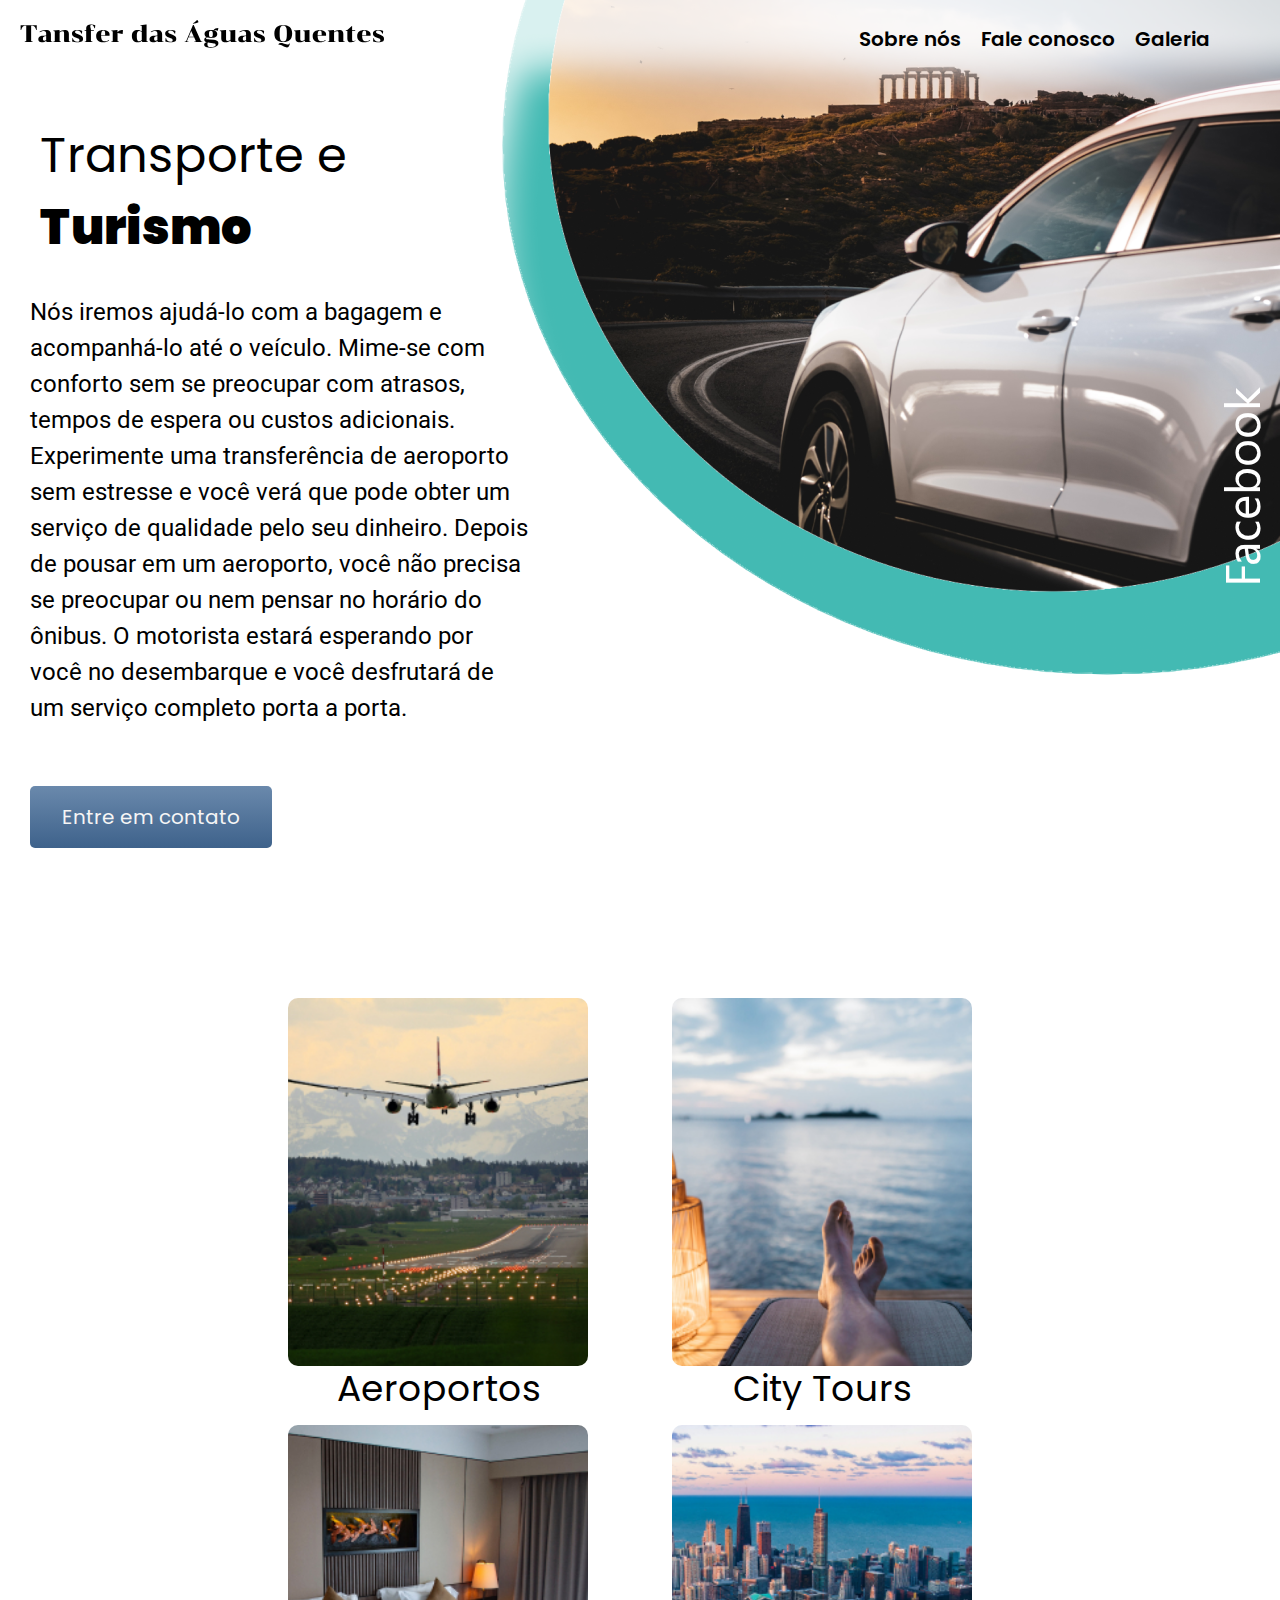
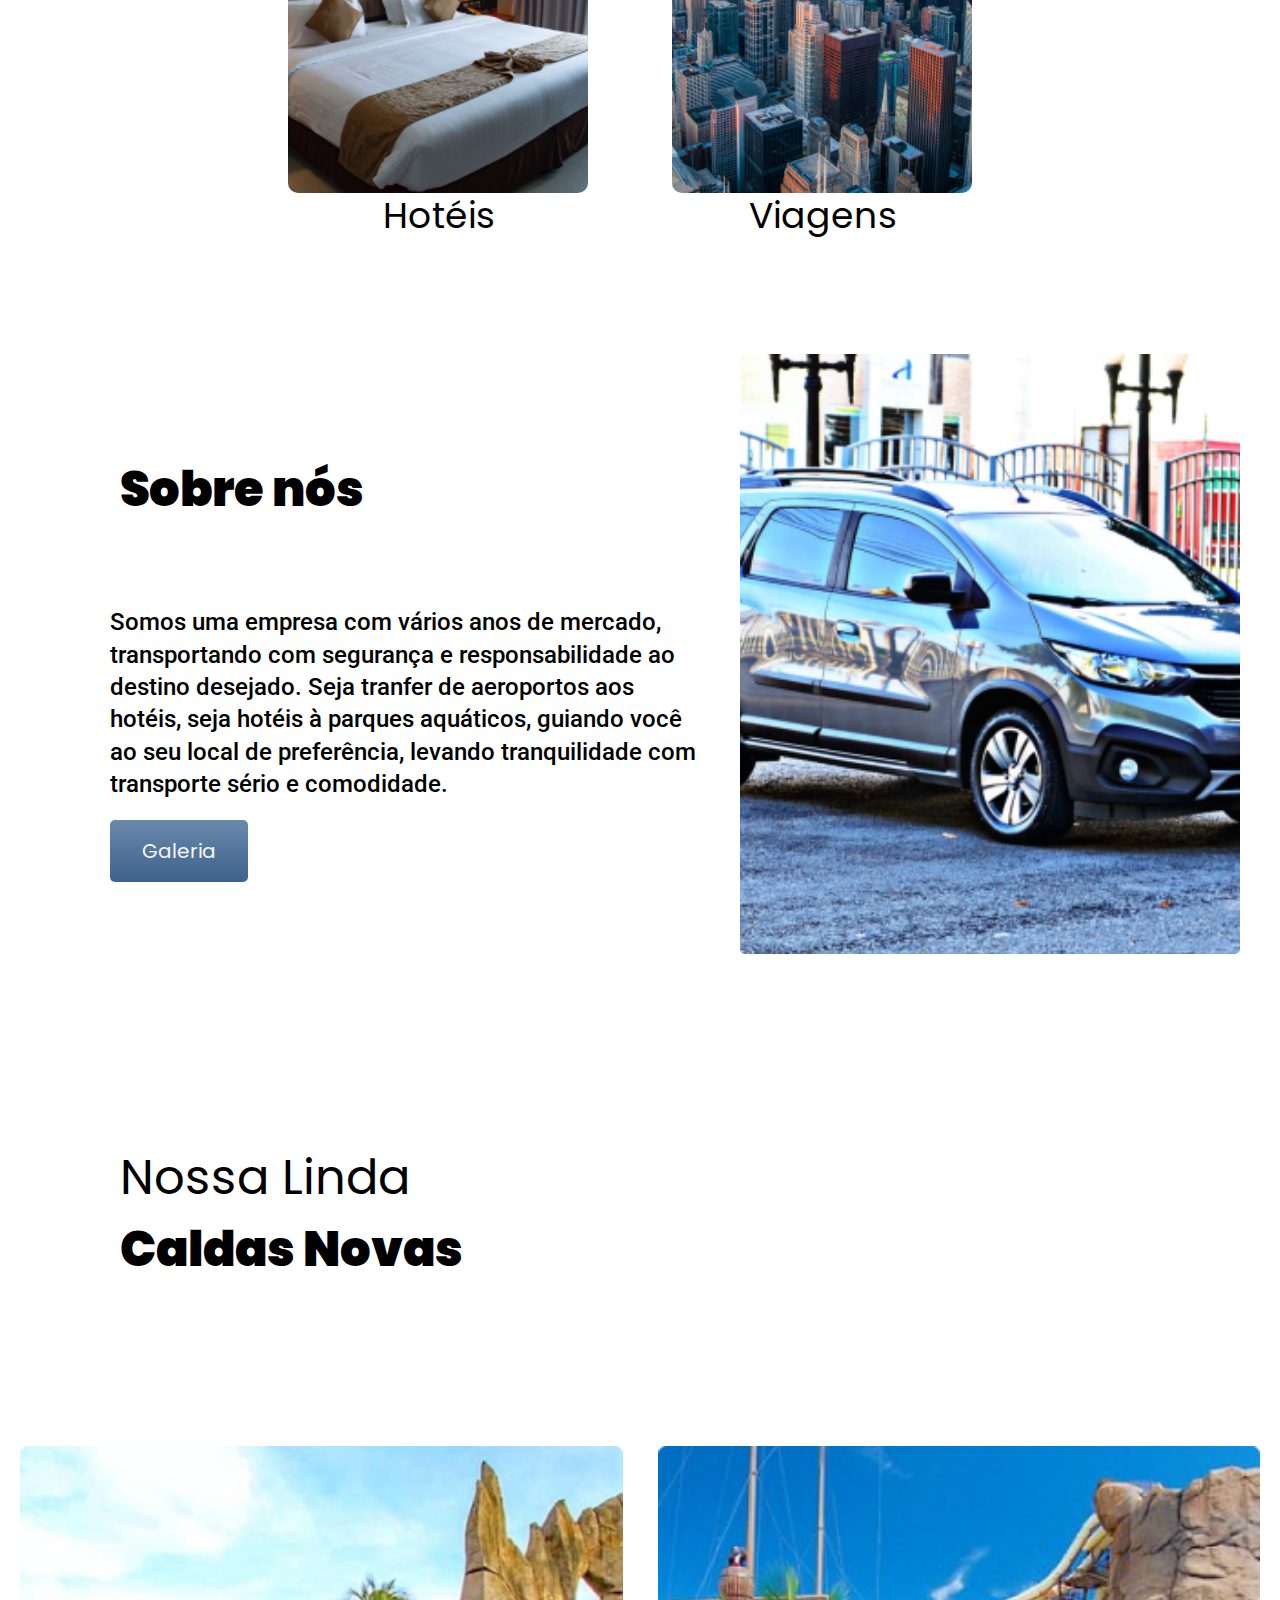
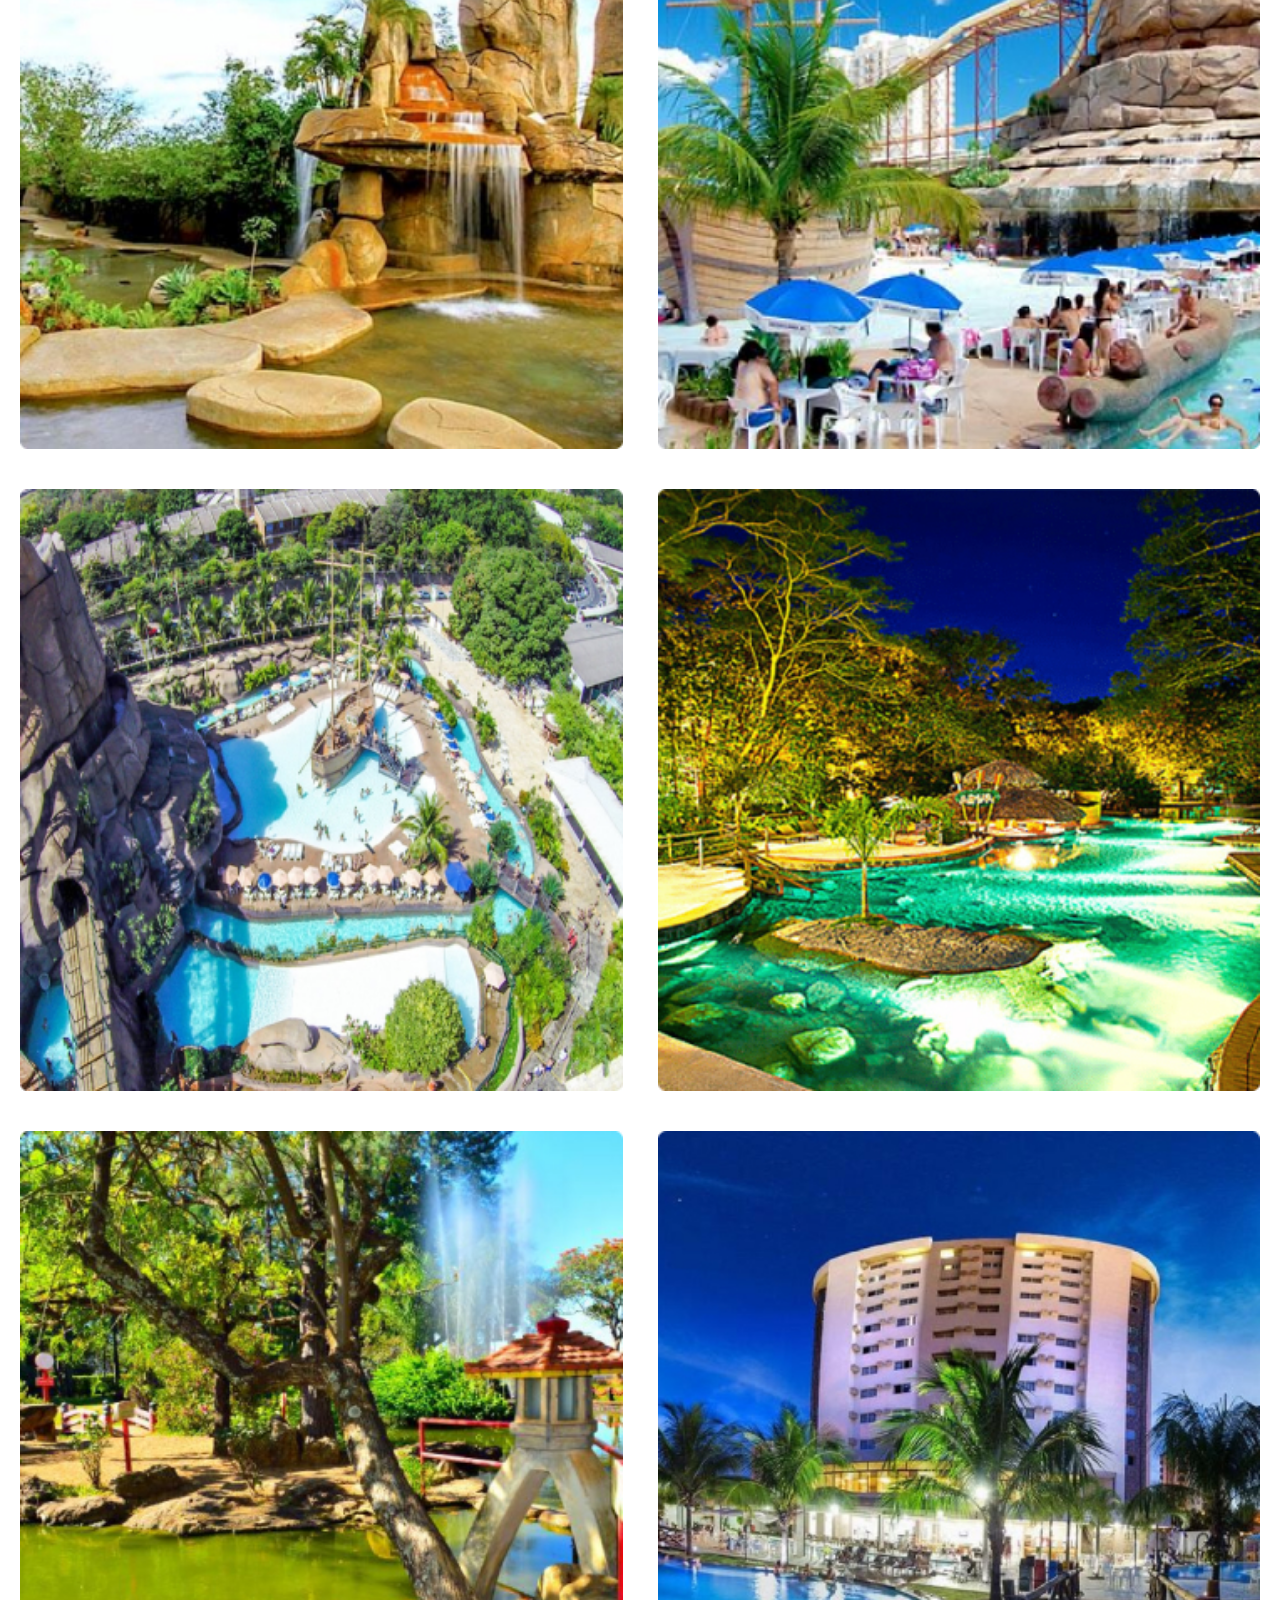
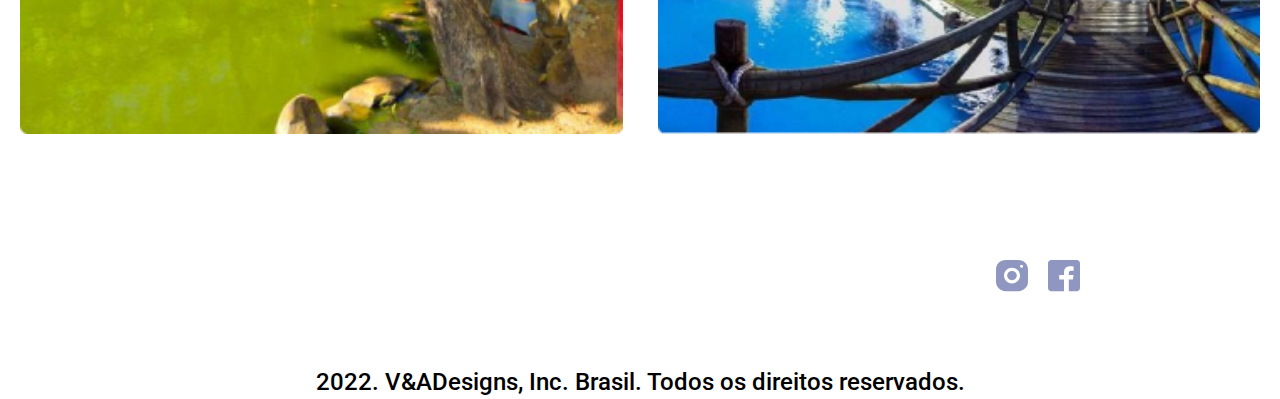
==== Index.html @ 6f6a59f5 "commit segunda vez" ====
<!DOCTYPE html>
<html lang="pt-br">

<head>
  <meta charset="UTF-8">
  <meta name="viewport" content="width=device-width, initial-scale=1.0">

  <title>Transfer das Águas Quentes</title>
  <meta name="description" content="Transfer entre aeroportos e hotéis, city tours com responsabilidade, conforto e seguraça.">

  <link rel="preload" href="./style.css" as="style">
  <link rel="stylesheet" href="./style.css">

  <link rel="preconnect" href="https://fonts.googleapis.com">
  <link rel="preconnect" href="https://fonts.gstatic.com" crossorigin>
  <link href="https://fonts.googleapis.com/css2?family=Merriweather:wght@700;900&family=Poppins:wght@400;600&family=Roboto:wght@400;500&display=swap" rel="stylesheet">
</head>

<body>
  <header class="header-bg">
    <div class="header">
      <a href="./"><img src="./Imagens/Tansfer das Águas Quentes.svg" alt="Transfer das Águas Quentes"></a>
      <nav aria-label="primaria">
        <ul class="header-menu font-1-lb cor-4">

          <li><a href="#sobre"> Sobre nós</a></li>
          <li><a href="#contato">Fale conosco</a></li>
          <li><a href="./galeria.html">Galeria</a></li>
        </ul>
      </nav>
    </div>
    <main class="introducao-bg">
      <div class="introducao">
        <div class="introducao-conteudo">
          <h1>Transporte e <br> <span>Turismo</span> </h1>
          <p class="font-2-s cor-p1">Nós iremos ajudá-lo com a bagagem e acompanhá-lo até o veículo. Mime-se com conforto sem se preocupar com atrasos, tempos de espera ou custos adicionais. Experimente uma transferência de aeroporto sem estresse e você verá que pode obter um serviço de qualidade pelo seu dinheiro. Depois de pousar em um aeroporto, você não precisa se preocupar ou nem pensar no horário do ônibus. O motorista estará esperando por você no desembarque e você desfrutará de um serviço completo porta a porta.
          </p>
          <a class="botao" href="https://wa.me/5564993034043" target="_blank">Entre em contato</a>
        </div>
        <div class="background">
          <!-- <img class="imagem-topo" src="./Imagens/Carro topo.png" alt="Carro branco índice"> -->
        </div>
      </div>
    </main>
  </header>
  <section class="vantagens-lista">
    <div class="lista-fotos">
      <img src="./Imagens/Aeroporto.jpg" width="260" height="280" alt="Avião pousando">
      <h2 class="font-1-xl2">Aeroportos</h2>
    </div>
    <div class="lista-fotos">
      <img src="./Imagens/City tours.jpg" width="260" height="280" alt="Pessoa descansando">
      <h2 class="font-1-xl2">City Tours</h2>
    </div>
    <div class="lista-fotos">
      <img src="./Imagens/hotéis.jpg" width="260" height="280" alt="Quarto de hotel">
      <h2 class="font-1-xl2">Hotéis</h2>
    </div>
    <div class="lista-fotos">
      <img src="./Imagens/viagens.jpg" width="260" height="280" alt="Muitos prédios">
      <h2 class="font-1-xl2">Viagens</h2>
    </div>
  </section>

  <section class="sobre-bg">
    <div id="sobre" class="sobre">
      <h1 class="sobre-titulo">Sobre nós</h1>
      <h3 class="texto-sobre font-2-m cor-p1">Somos uma empresa com vários anos de mercado, transportando com segurança e responsabilidade ao destino desejado. Seja tranfer de aeroportos aos hotéis, seja hotéis à parques aquáticos, guiando você ao seu local de preferência, levando tranquilidade com transporte sério e comodidade.</h3>

      <a class="botao bt-galeria" href="./galeria.html">Galeria</a>
    </div>
    <div class="foto-sobre">
      <div>
        <img src="./Imagens/Foto-carro4.jpg" alt="Dois carros cinzas">
      </div>
    </div>
  </section>


  <section class="fotos-caldas-bg">
    <div class="fotos-caldas">
      <h1>Nossa Linda <br> <span>Caldas Novas</span></h1>
      <div class="galeria-caldas">
        <img src="./Imagens/Caldas1.jpg" width="360" height="360" alt="Fonte de pedra">
        <img src="./Imagens/caldas 2.jpg" width="360" height="360" alt="Di Roma parque">
        <img src="./Imagens/caldas3.jpg" width="360" height="360" alt="Parque aquático">
        <img src="./Imagens/Caldas4.jpg" width="360" height="360" alt="Piscina Noturna">
        <img src="./Imagens/Caldas5.jpg" width="360" height="360" alt="Jardim Japonês">
        <img src="./Imagens/Caldas6.jpg" width="360" height="360" alt="Ponte em um hotel">
      </div>
    </div>
  </section>
  <section class="beneficios-bg">
    <h1>Nossos <br> <span>Benefícios</span></h1>
    <div class="beneficio">
      <div class="vantagens">
        <img src="./Imagens/Preços.svg" width="24" height="24" alt="">
        <h3 class="font-2-m">Preços</h3>
        <p class="font-2-xs">Melhor preço em Caldas Novas</p>
      </div>
      <div class="vantagens">
        <img src="./Imagens/Qualidade.svg" width="24" height="24" alt="">
        <h3 class="font-2-m">Qualidade</h3>
        <p class="font-2-xs">Atendimento diferenciado</p>
      </div>
      <div class="vantagens">
        <img src="./Imagens/Cartão.svg" width="24" height="24" alt="">
        <h3 class="font-2-m">Cartão</h3>
        <p class="font-2-xs">Aceitamos cartão</p>
      </div>
      <div class="vantagens">
        <img src="./Imagens/Amigo.svg" width="24" height="24" alt="">
        <h3 class="font-2-m">Responsabilidade</h3>
        <p class="font-2-xs">Equipe responsável, pontual e agradável</p>
      </div>
      <div class="vantagens">
        <img src="./Imagens/Carros Novos.svg" width="24" height="24" alt="">
        <h3 class="font-2-m">Carros Novos</h3>
        <p class="font-2-xs">Automóveis novinhos para o seu conforto</p>
      </div>
    </div>
  </section>
  <footer class="footer-bg">
    <div class="footer-container">
      <div class="footer-contato">
        <div class="div-footer">
          <div id="contato" class="contato font-2-xs">
            <h3 class="font-3-m">Contato:</h3>
            <ul>
              <li>Telefone <a href="tel:+5564993034043">+55 64 99303-4043</a></li>
              <li>WhatsApp <a href="tel:+5564992665273">+55 64 99266-5273</a></li>
              <li>Email <a href="mailto:transferdasaguasquentes@gmail.com">transferdasaguasquentes@gmail.com</a></li>
            </ul>
          </div>
          <div class="endereco">
            <p class="cor-3 font-3-m">Wagner e Edna</p>
            <ul class="font-2-xs">
              <li>Rua 03, Qd. 67, Lt. 15B</li>
              <li>Caldas do Oeste</li>
              <li>Caldas Novas - GO</li>
            </ul>
          </div>
        </div>
      </div>

      <div class="footer-redes">
        <a href="./">
          <img src="./Imagens/Instagram.svg" width="32" height="32" alt="Instagram">
        </a>
        <a href="./">
          <img src="./Imagens/Facebook.svg" width="32" height="32" alt="Facebook">
        </a>

      </div>
    </div>
    </div>
    <div class="direitos-footer">
      <p class="footer-copy font-2-m cor-6">2022. V&ADesigns, Inc. Brasil. Todos os direitos reservados.</p>
    </div>
  </footer>

  <a href="https://www.facebook.com/wagner.mesquita.7549">
    <h1 class="facebook"> Facebook</h1>
  </a>
</body>

</html>
---- style.css ----
@import "./Utilidades/tipografia.css";
@import "./utilidades/cores.css";

/* global */
@import "./global/global.css";
@import "./global/header.css";

/* main */
@import "./global/main.css";

/* Sobre */
@import "./global/sobre.css";

/* Fotos Caldas Novas */
@import "./global/cidade.css";

/* Vantagens */
@import "./global/vantagens.css";

/* Footer */
@import "./global/footer.css";

/* Galeria */
@import "./global/galeria.css";
---- style.css ----
@import "./Utilidades/tipografia.css";
@import "./utilidades/cores.css";

/* global */
@import "./global/global.css";
@import "./global/header.css";

/* main */
@import "./global/main.css";

/* Sobre */
@import "./global/sobre.css";

/* Fotos Caldas Novas */
@import "./global/cidade.css";

/* Vantagens */
@import "./global/vantagens.css";

/* Footer */
@import "./global/footer.css";

/* Galeria */
@import "./global/galeria.css";
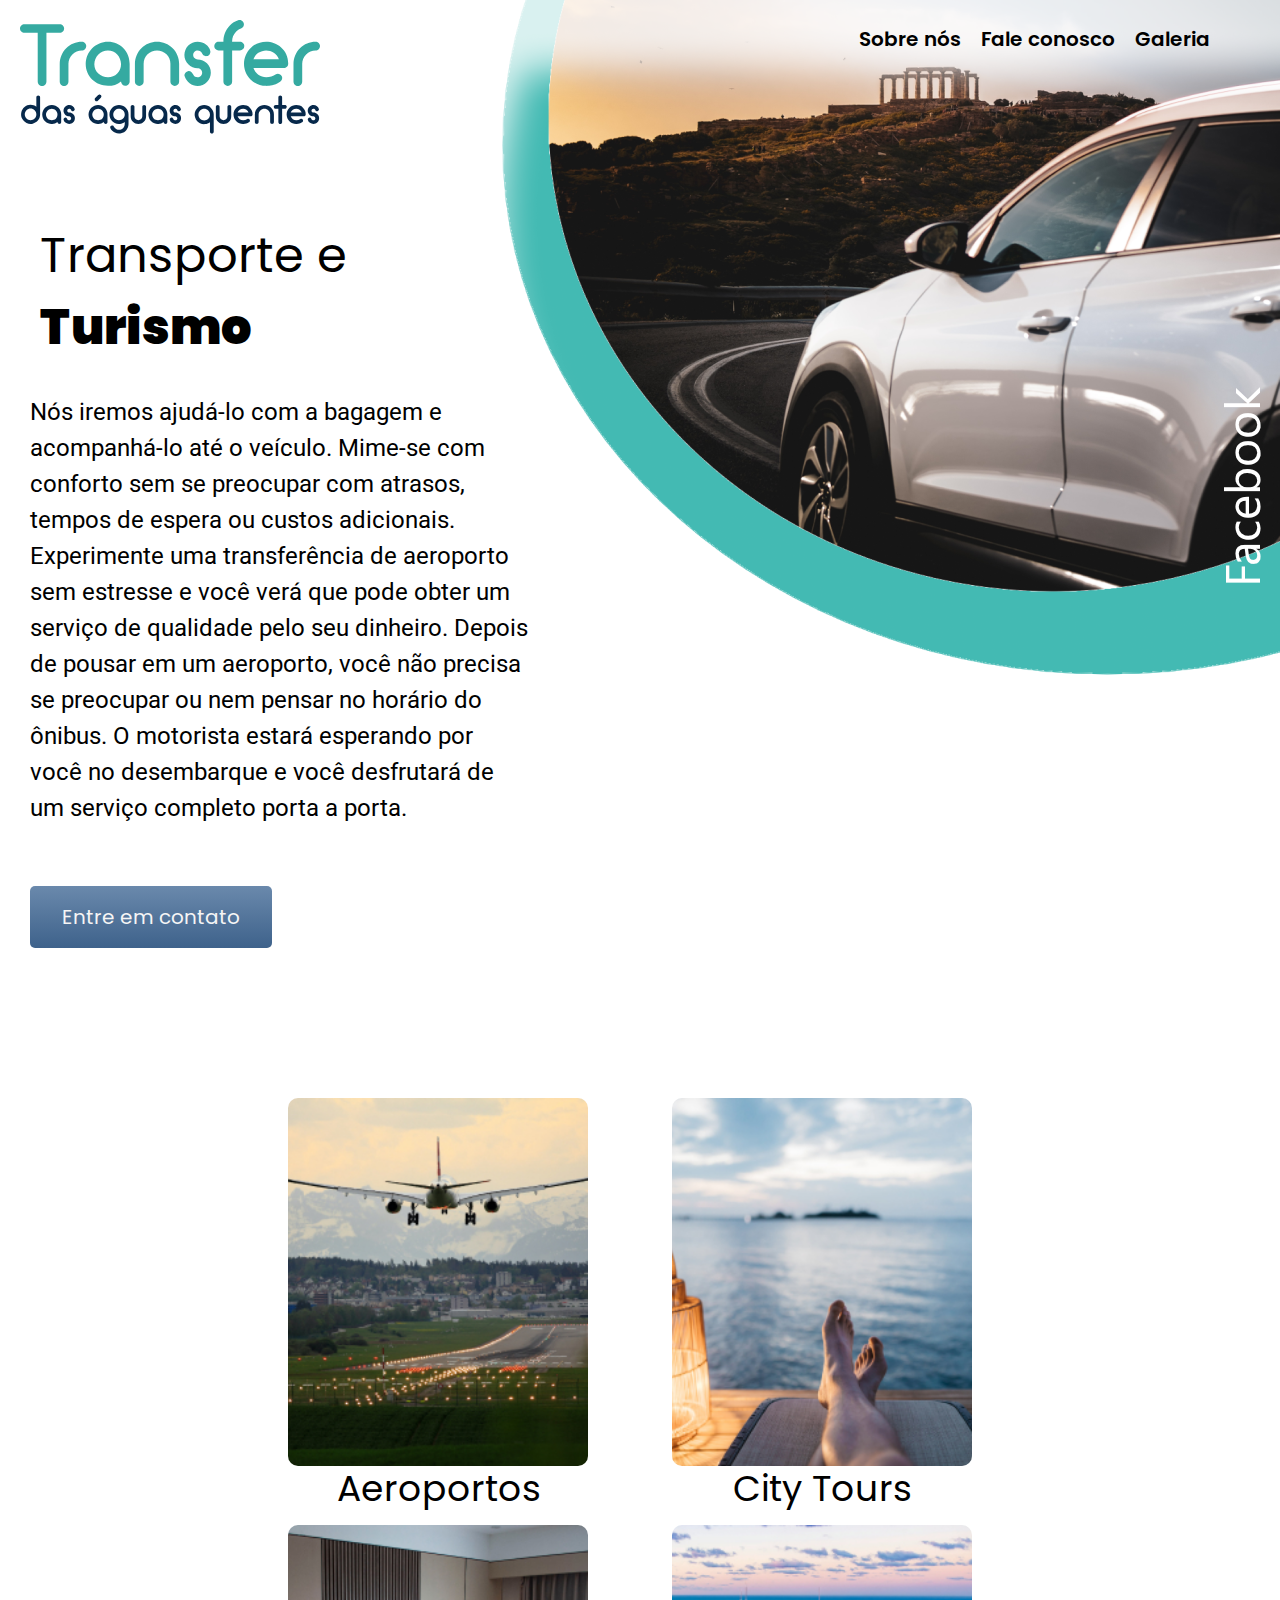
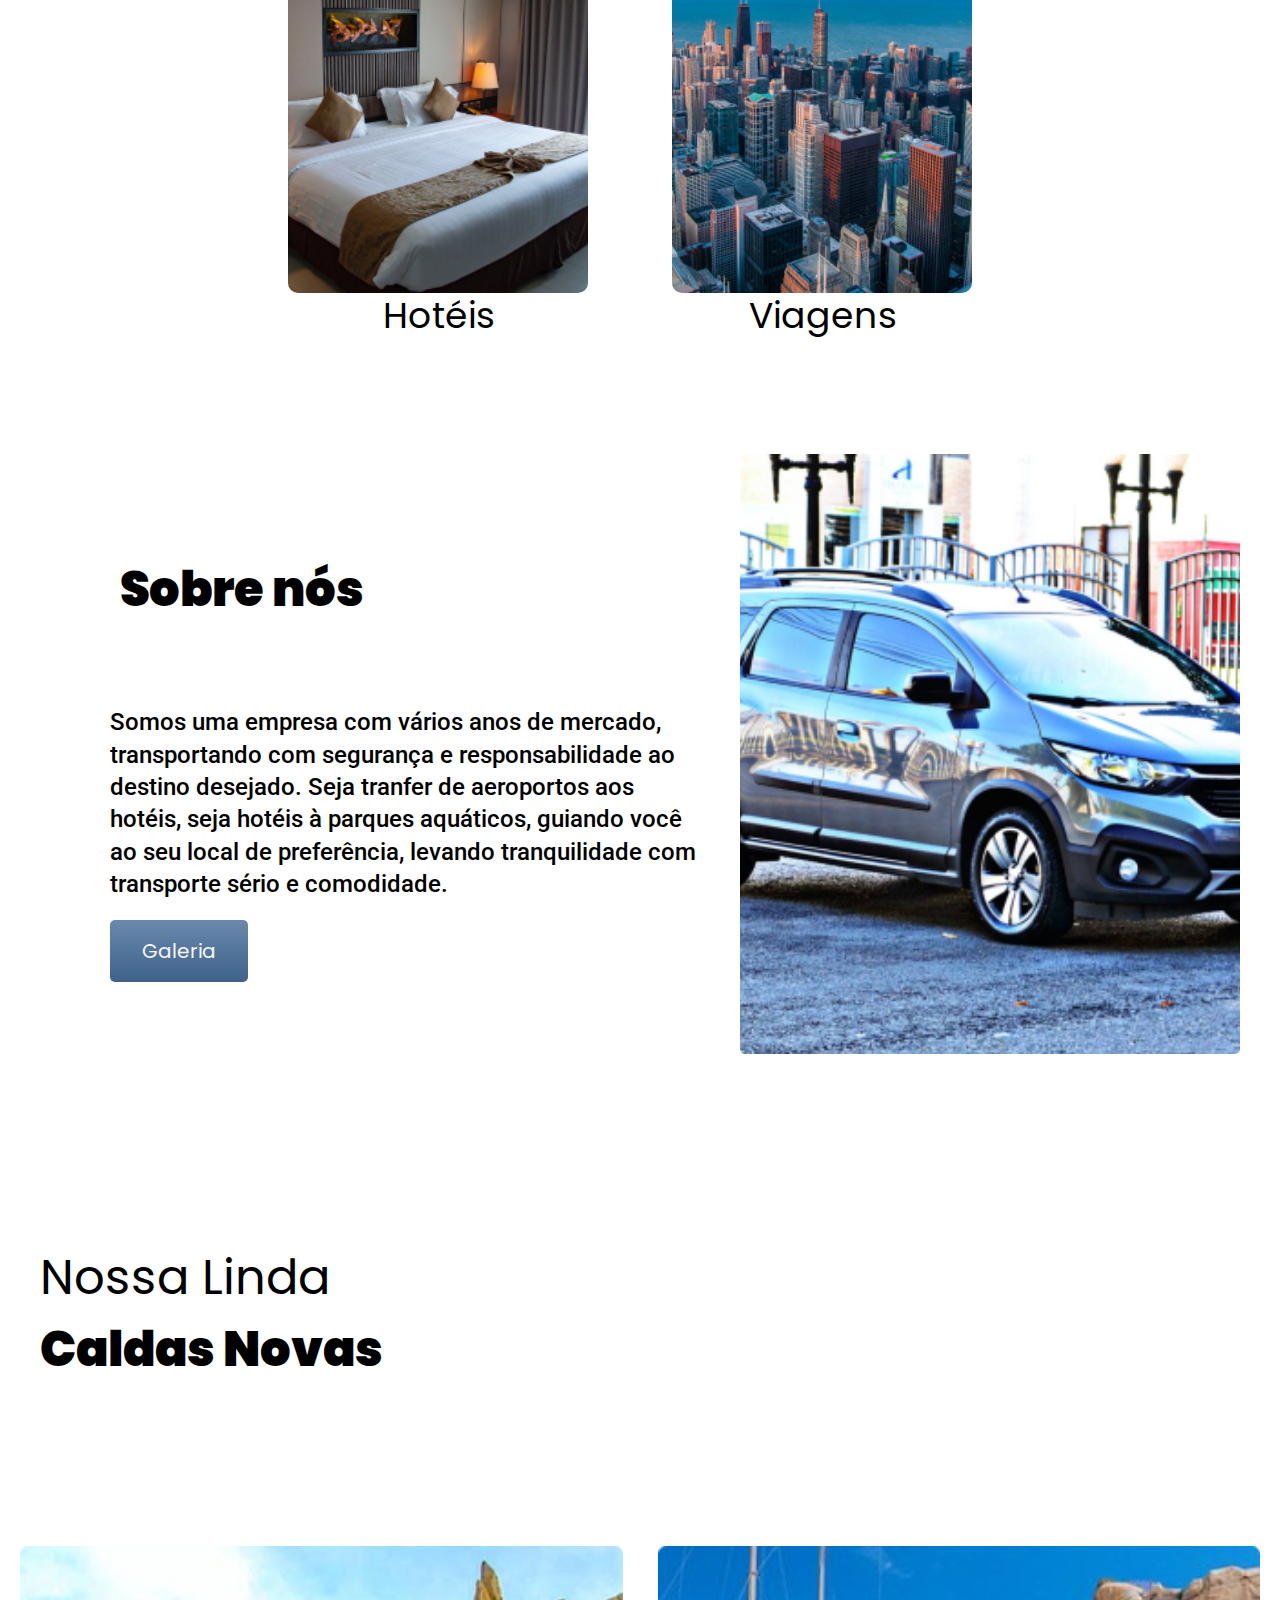
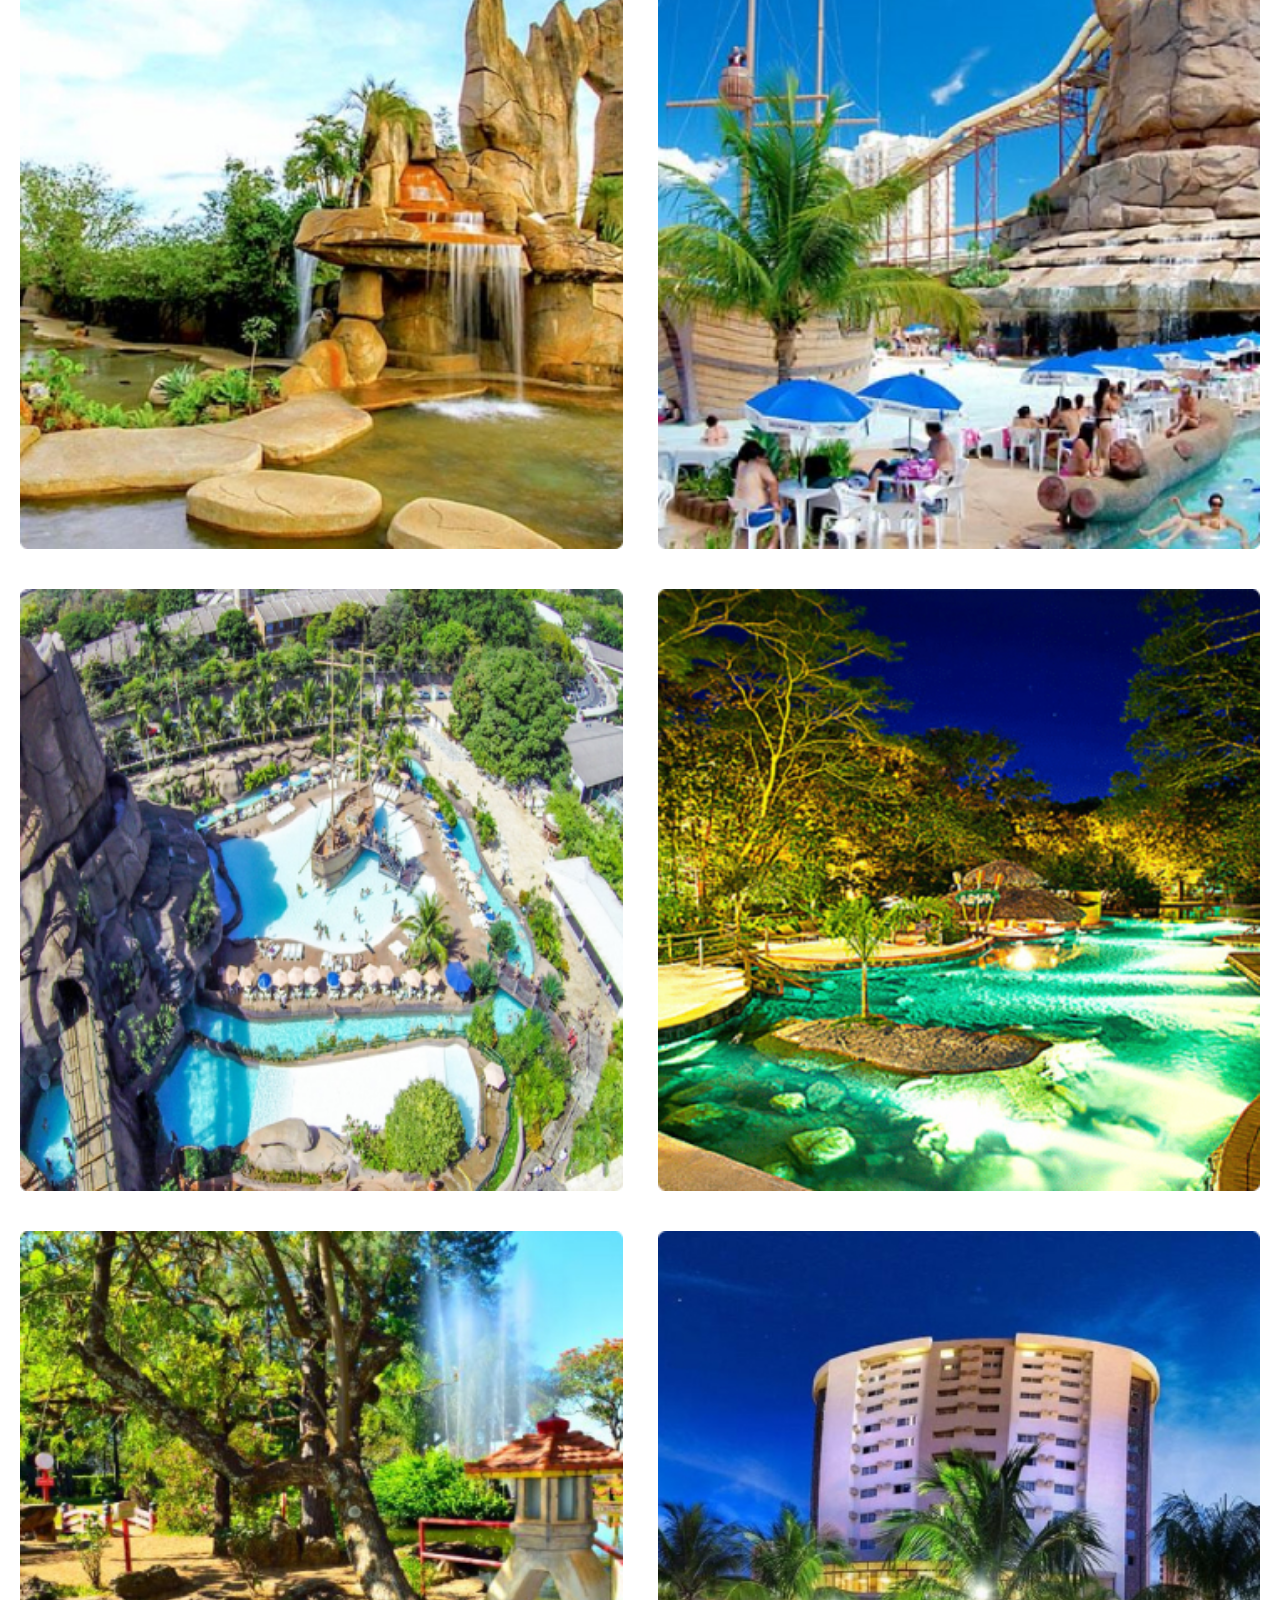
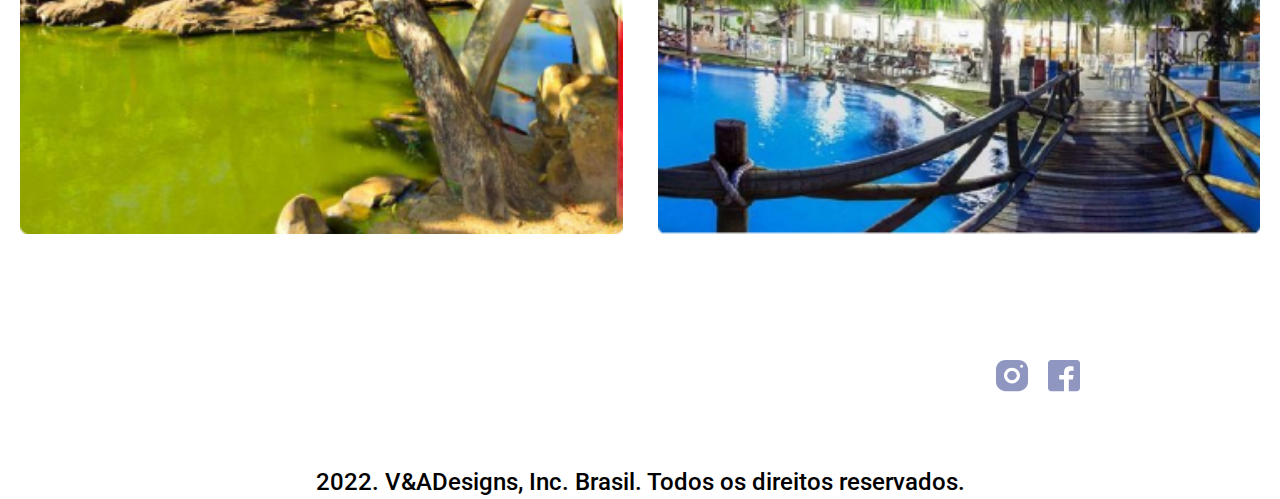
==== commit d1a6c503: "alterações gerais no site" ====
--- a/Index.html
+++ b/Index.html
@@ -19,7 +19,7 @@
 <body>
   <header class="header-bg">
     <div class="header">
-      <a href="./"><img src="./Imagens/Tansfer das Águas Quentes.svg" alt="Transfer das Águas Quentes"></a>
+      <a href="./"><img src="./Imagens/Logo.svg" alt="Transfer das Águas Quentes"></a>
       <nav aria-label="primaria">
         <ul class="header-menu font-1-lb cor-4">
 
@@ -149,7 +149,7 @@
         </a>
         <a href="./">
           <img src="./Imagens/Facebook.svg" width="32" height="32" alt="Facebook">
-        </a>
+        </a>        
 
       </div>
     </div>
@@ -162,6 +162,9 @@
   <a href="https://www.facebook.com/wagner.mesquita.7549">
     <h1 class="facebook"> Facebook</h1>
   </a>
+  <a class="whatsapp" href="https://wa.me/5564992665273">
+
+  </a>
 </body>
 
 </html>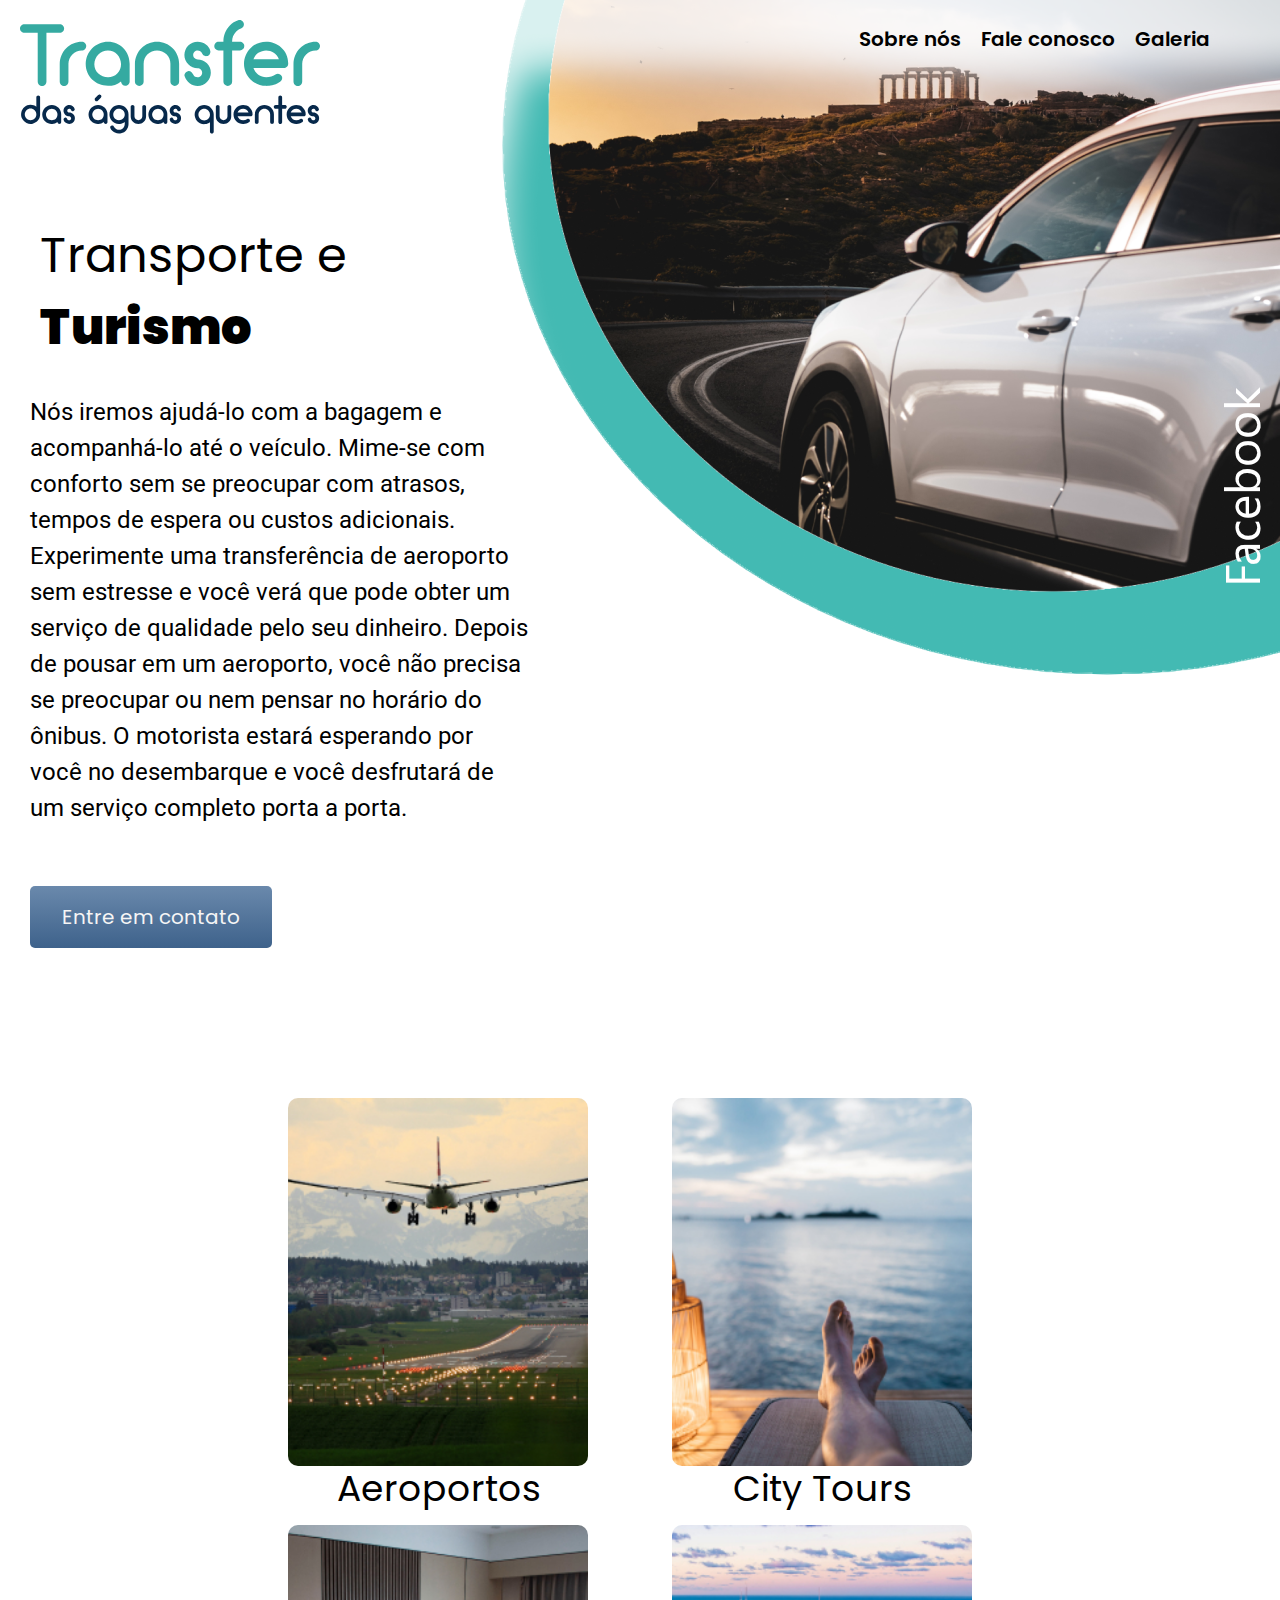
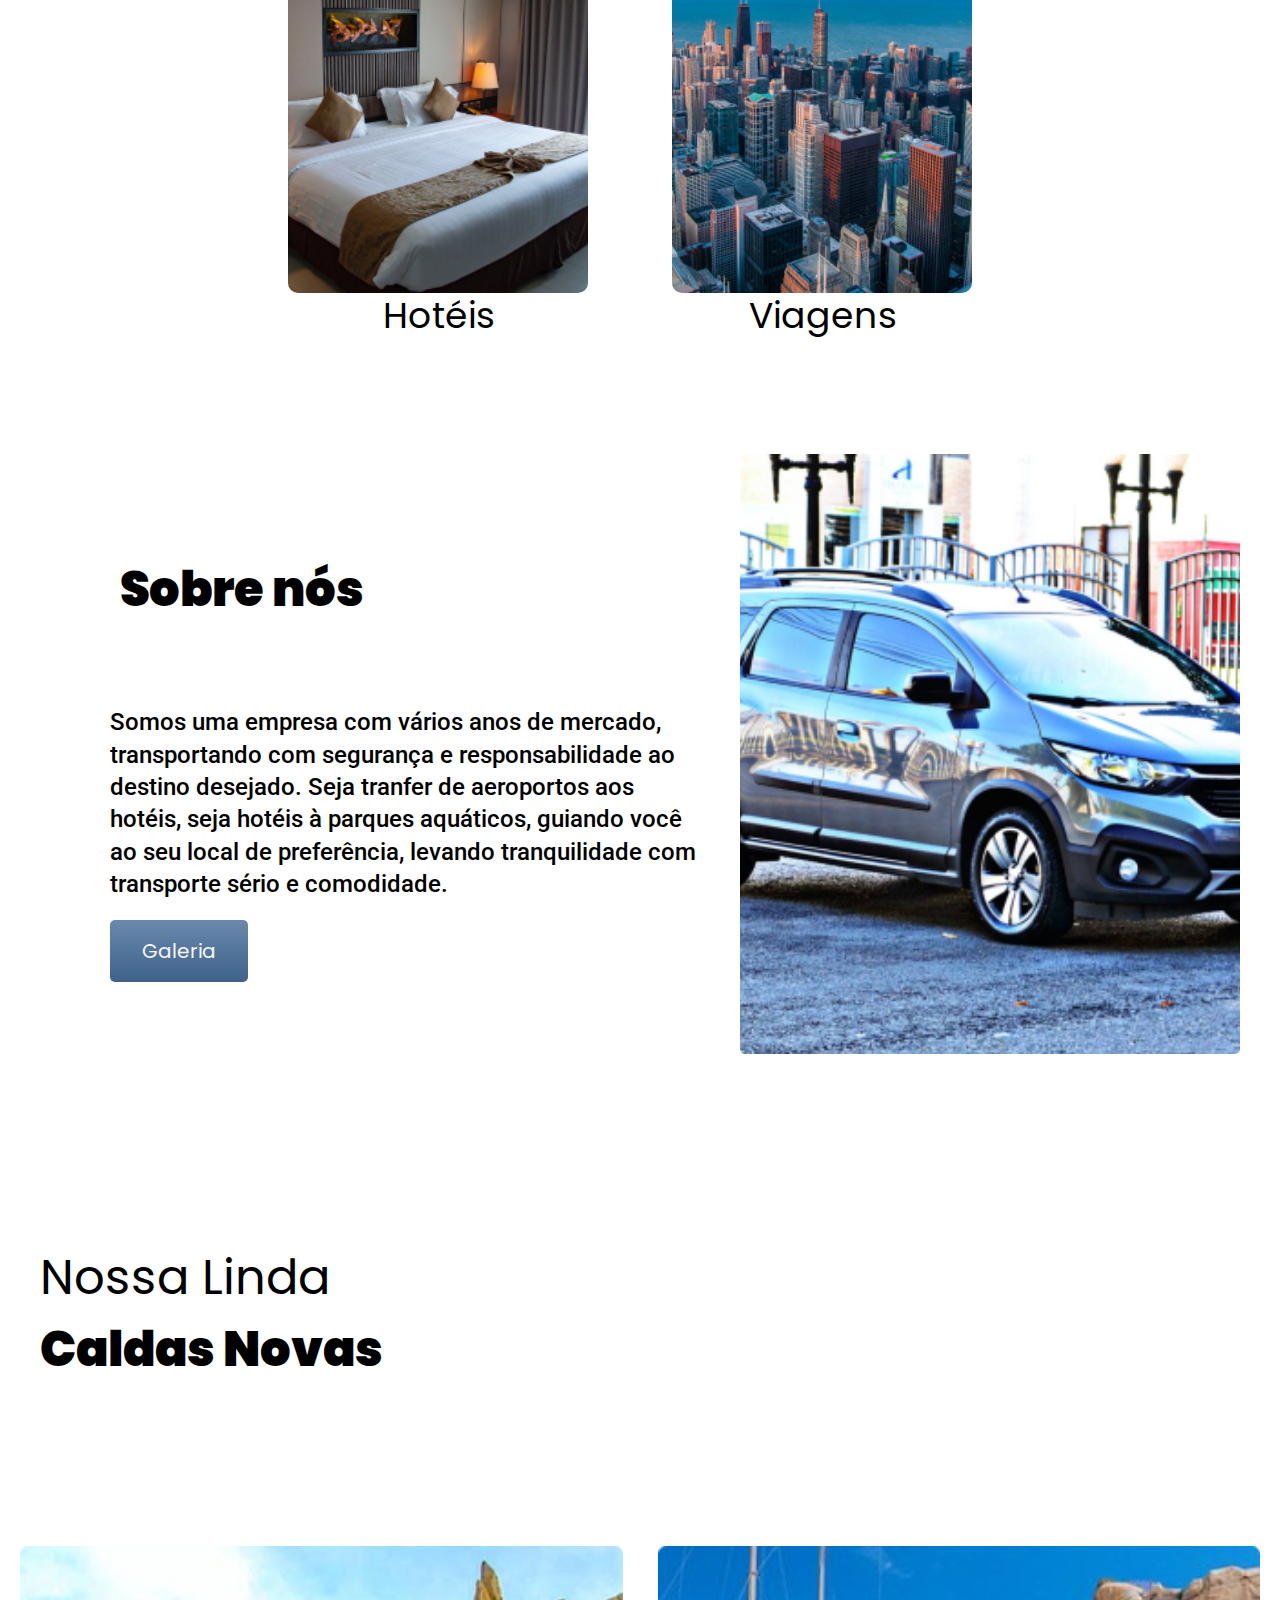
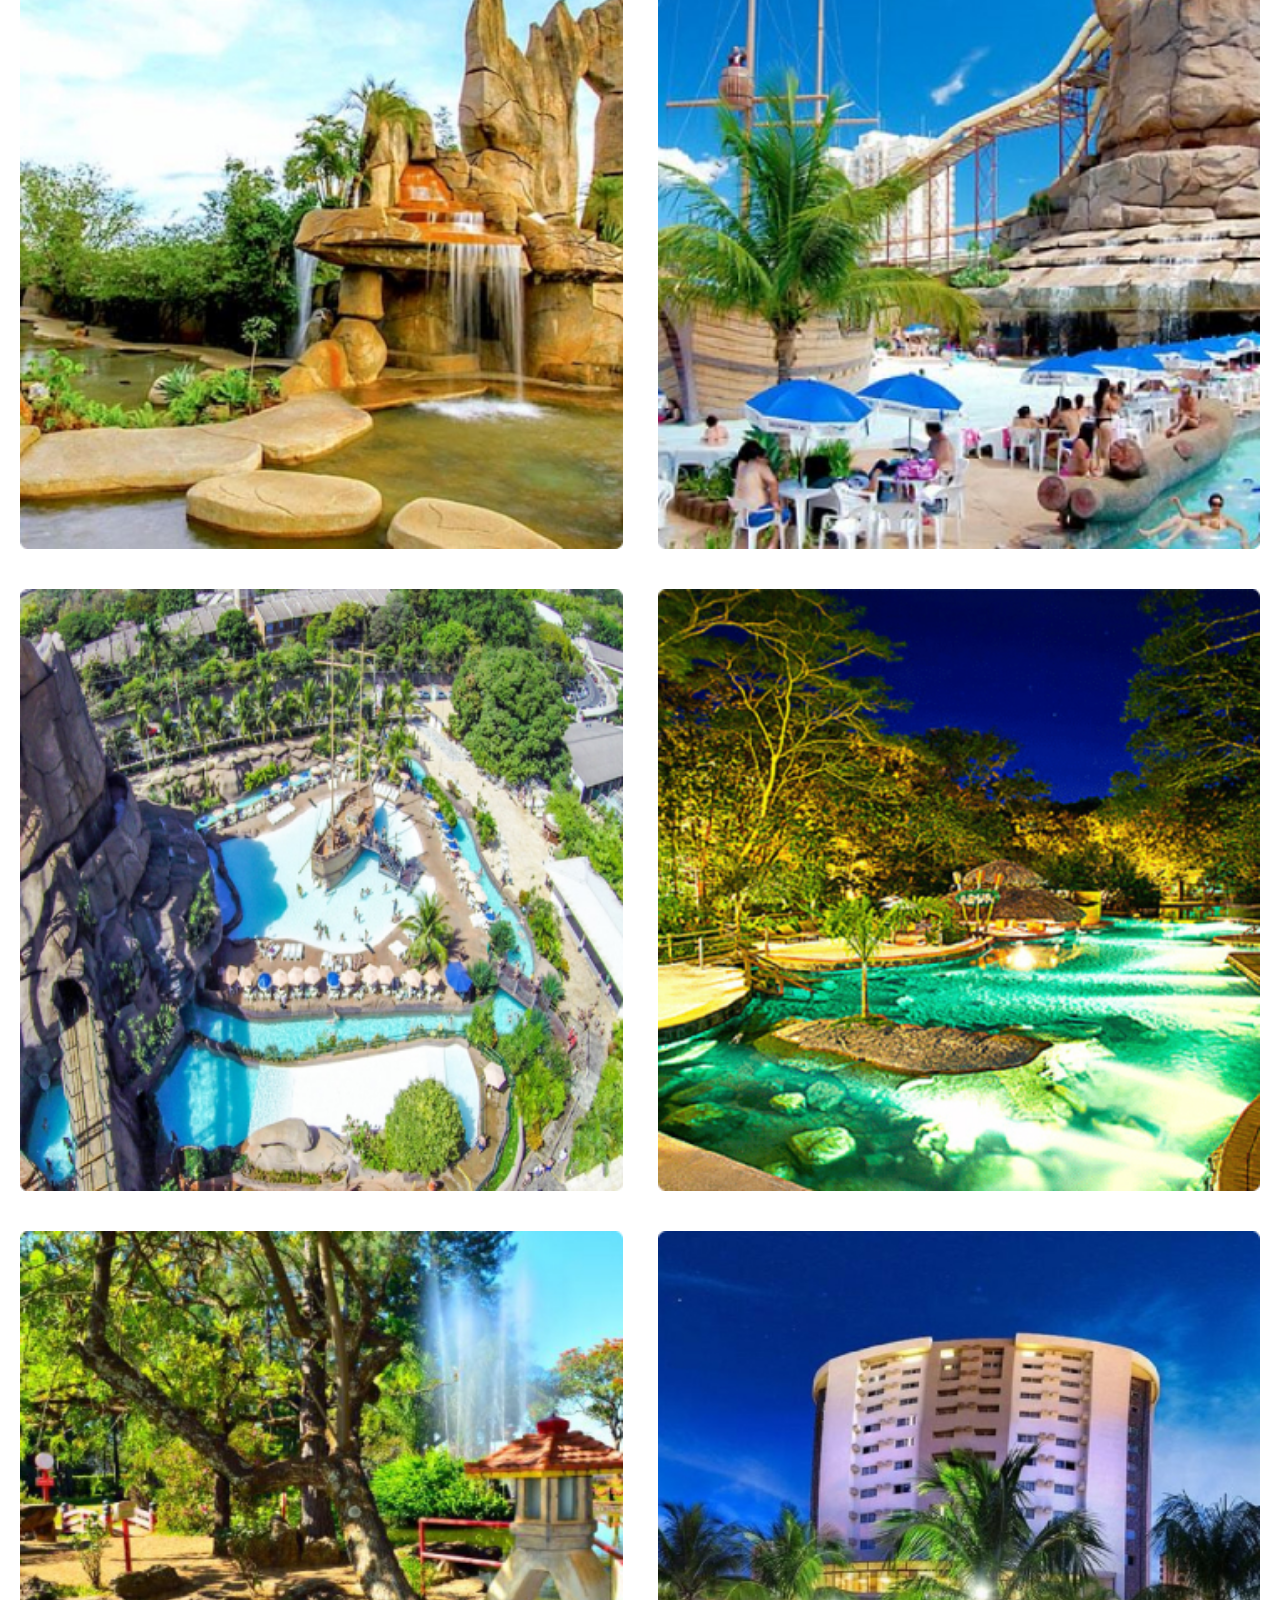
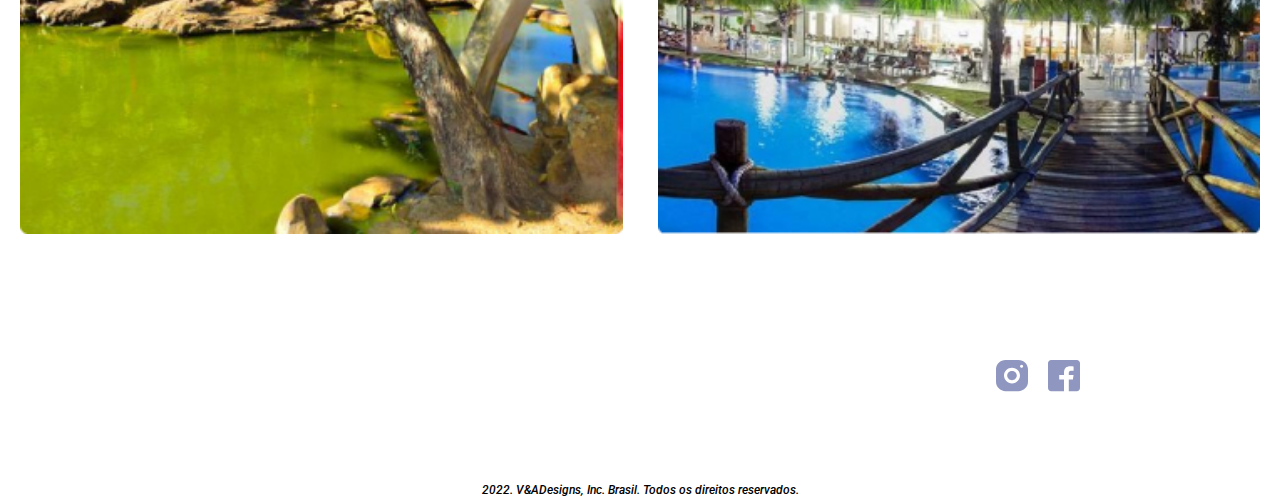
==== commit d7219900: "atualizando site" ====
--- a/Index.html
+++ b/Index.html
@@ -65,7 +65,7 @@
   <section class="sobre-bg">
     <div id="sobre" class="sobre">
       <h1 class="sobre-titulo">Sobre nós</h1>
-      <h3 class="texto-sobre font-2-m cor-p1">Somos uma empresa com vários anos de mercado, transportando com segurança e responsabilidade ao destino desejado. Seja tranfer de aeroportos aos hotéis, seja hotéis à parques aquáticos, guiando você ao seu local de preferência, levando tranquilidade com transporte sério e comodidade.</h3>
+      <p class="texto-sobre font-2-m cor-p1">Somos uma empresa com vários anos de mercado, transportando com segurança e responsabilidade ao destino desejado. Seja tranfer de aeroportos aos hotéis, seja hotéis à parques aquáticos, guiando você ao seu local de preferência, levando tranquilidade com transporte sério e comodidade.</p>
 
       <a class="botao bt-galeria" href="./galeria.html">Galeria</a>
     </div>
@@ -144,10 +144,10 @@
       </div>
 
       <div class="footer-redes">
-        <a href="./">
+        <a href="https://www.instagram.com/wagner_mesquita_32/">
           <img src="./Imagens/Instagram.svg" width="32" height="32" alt="Instagram">
         </a>
-        <a href="./">
+        <a href="https://www.facebook.com/wagner.mesquita.7549">
           <img src="./Imagens/Facebook.svg" width="32" height="32" alt="Facebook">
         </a>        
 
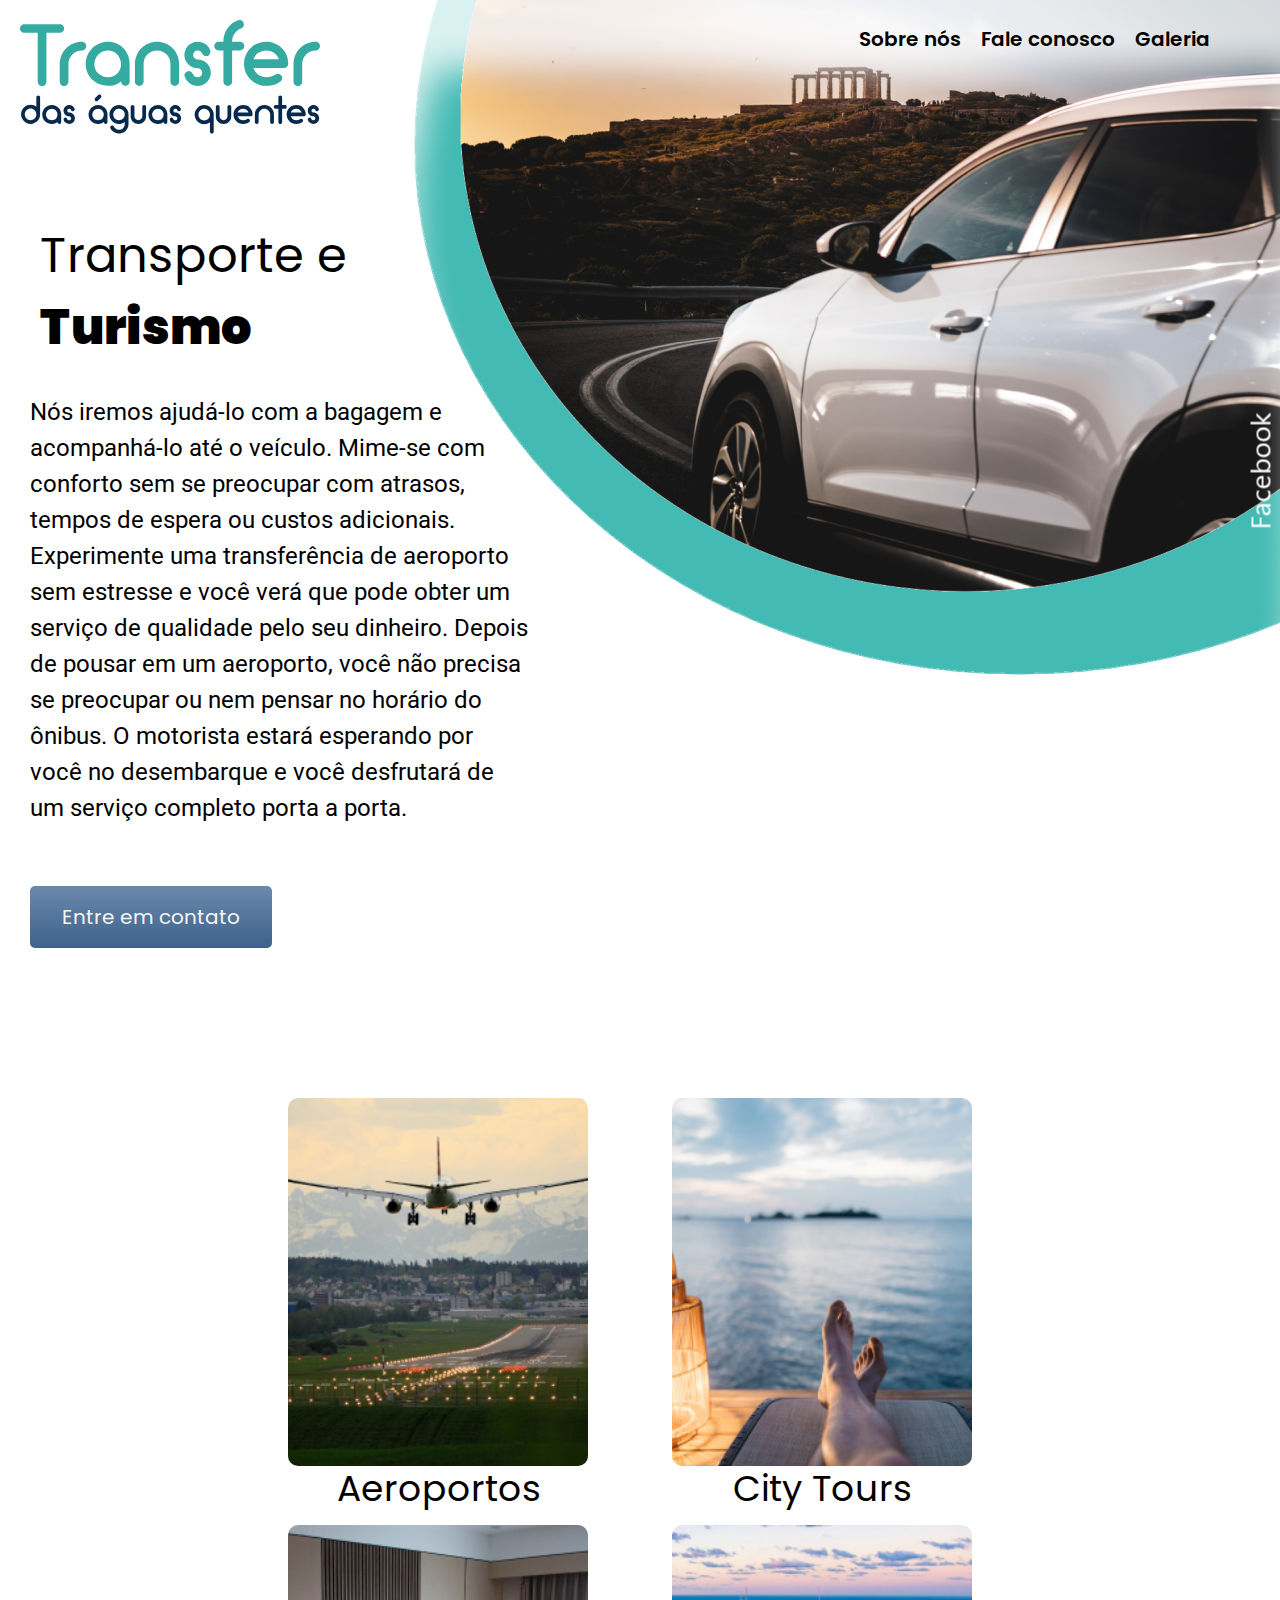
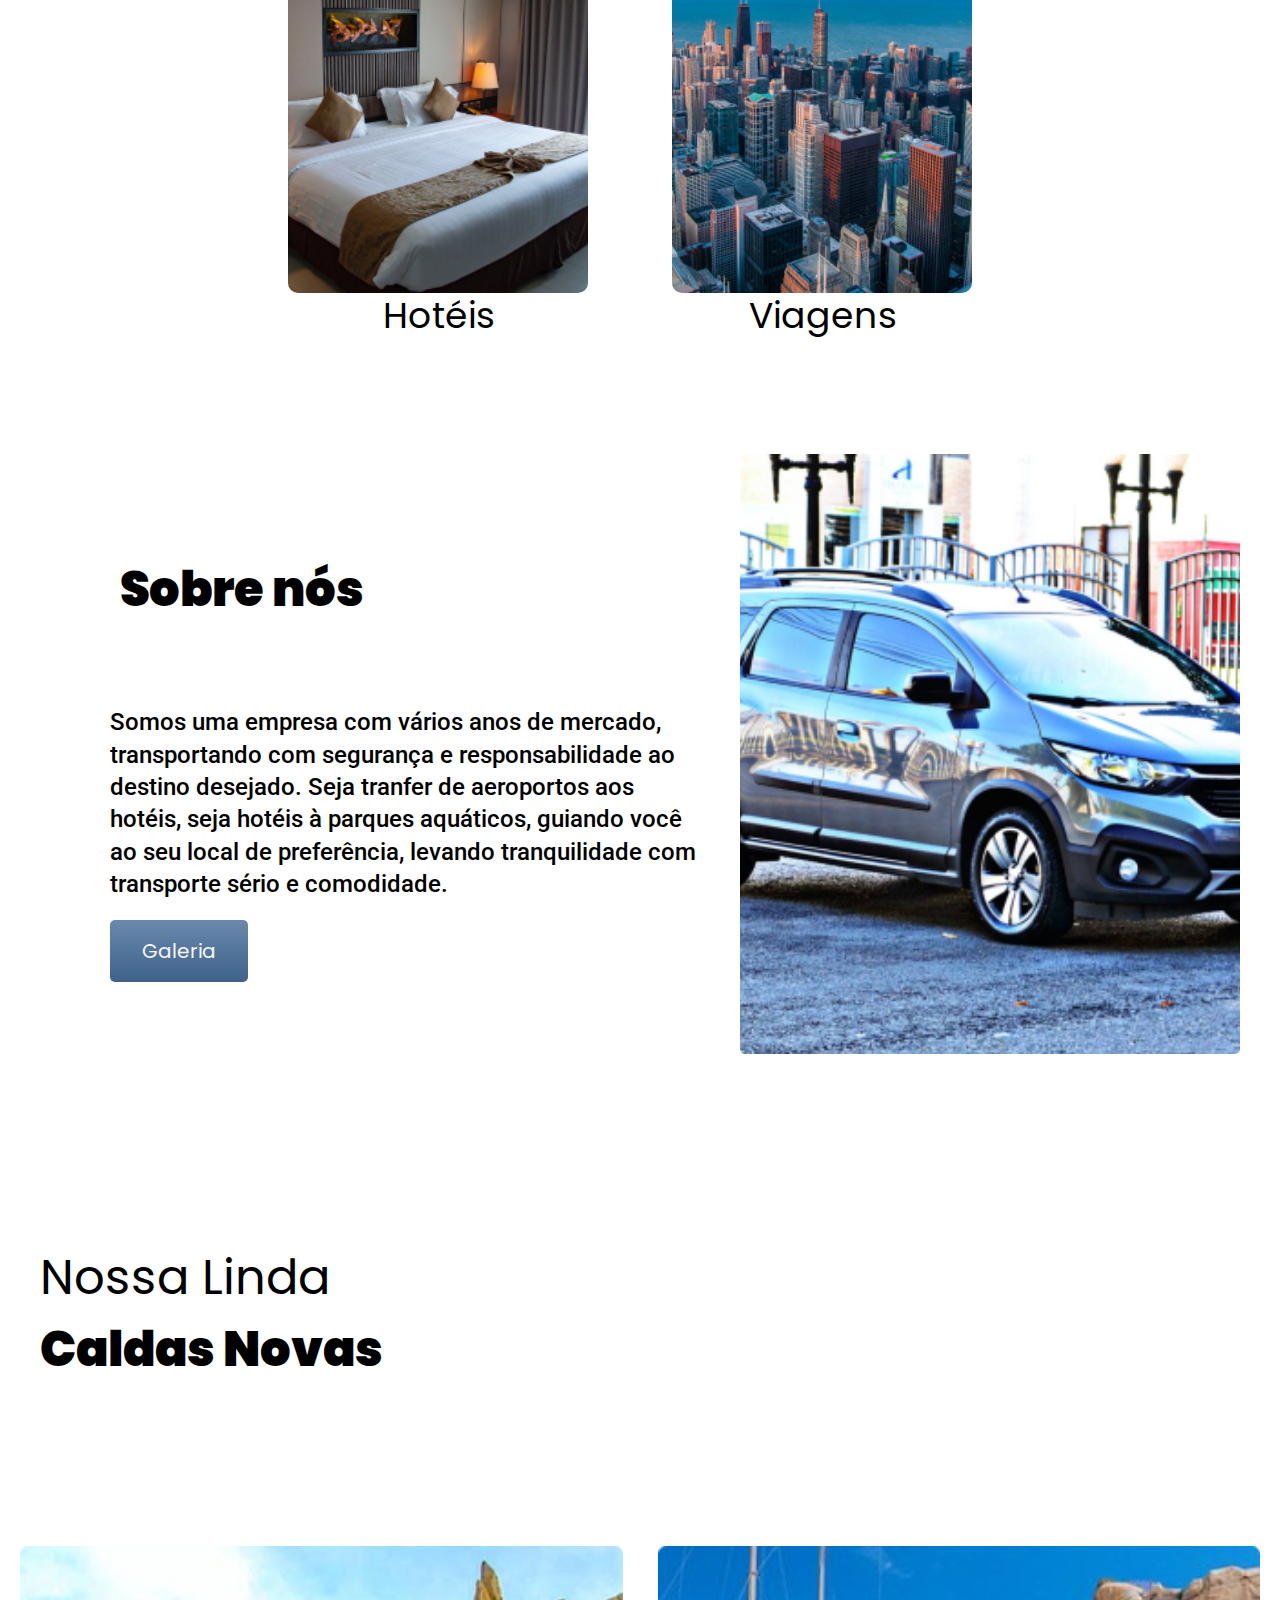
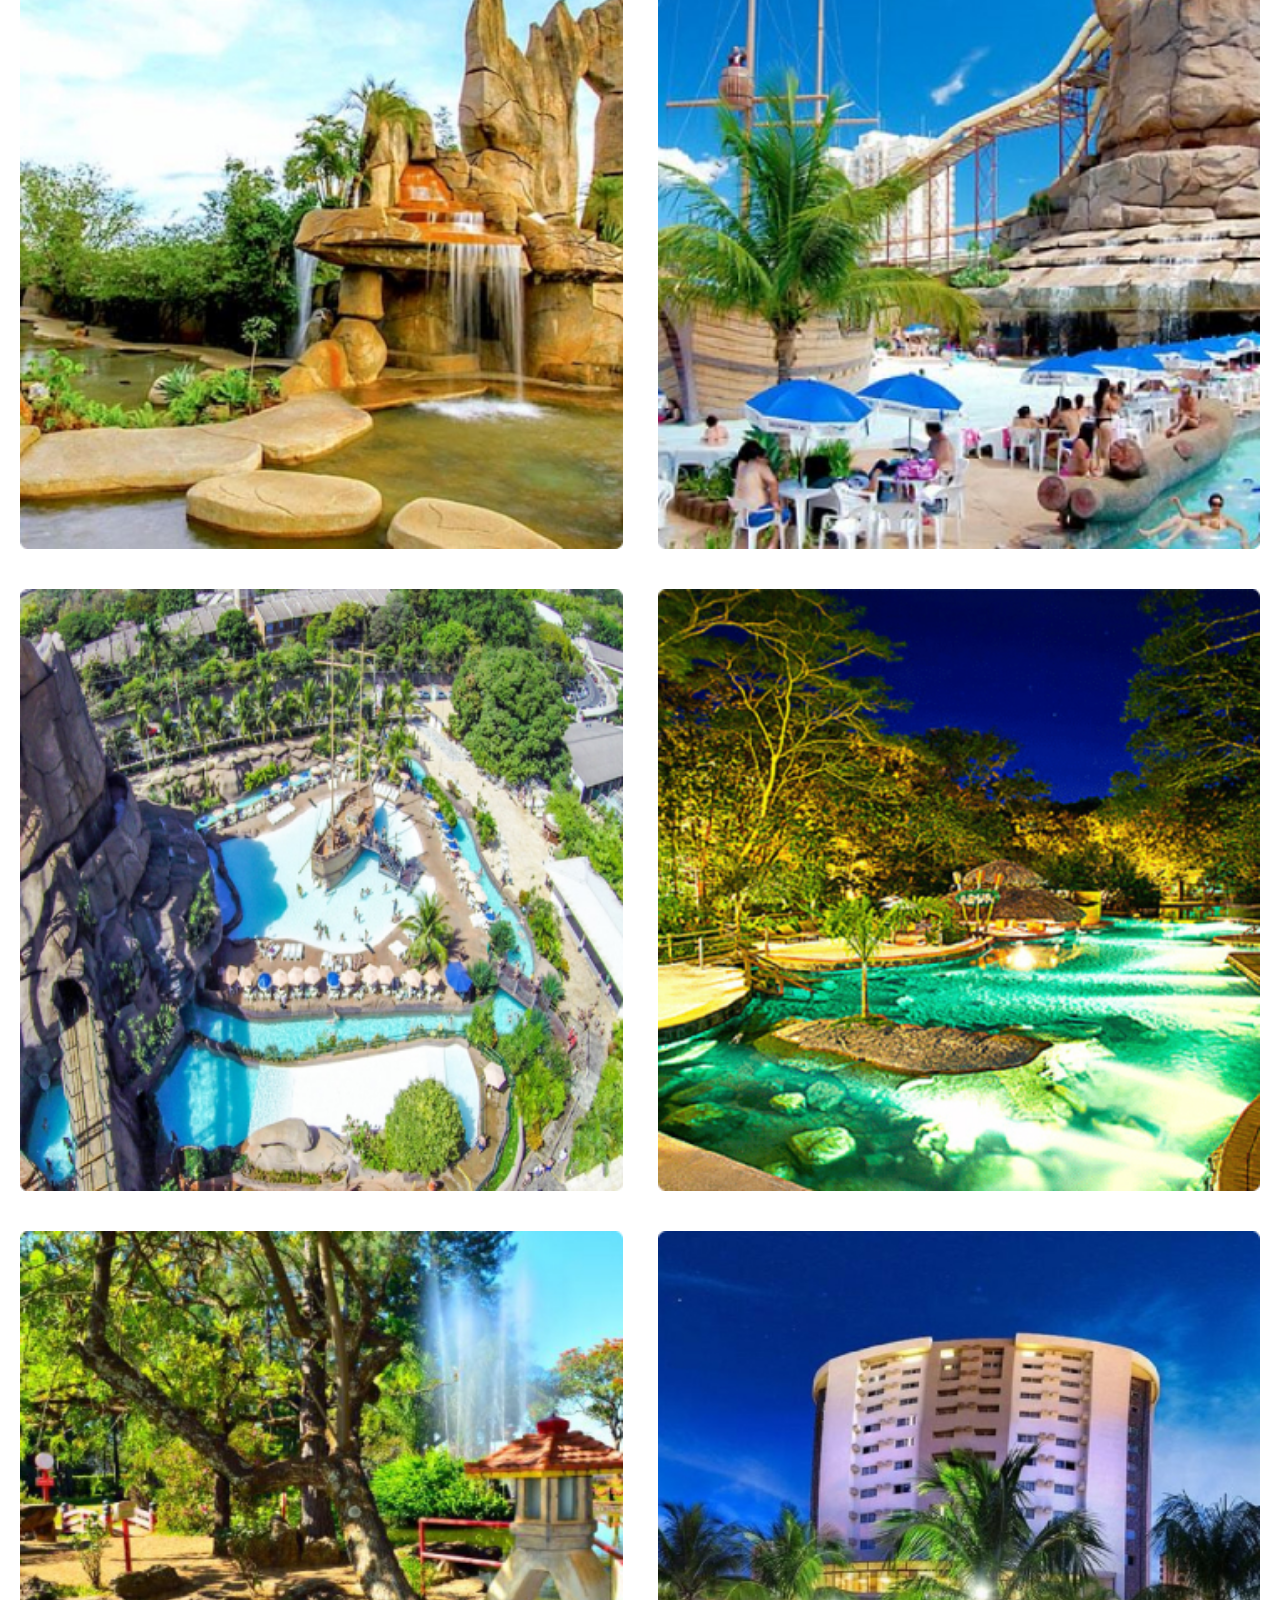
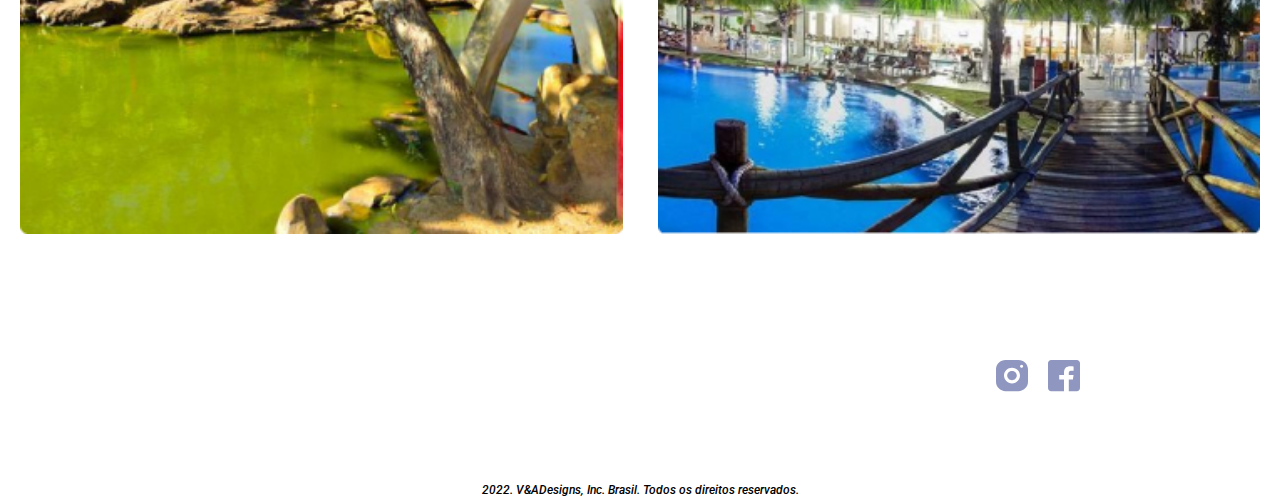
==== commit f8796f13: "atualizando o site" ====
--- a/Index.html
+++ b/Index.html
@@ -17,6 +17,8 @@
 </head>
 
 <body>
+  <div class="background">
+  </div>
   <header class="header-bg">
     <div class="header">
       <a href="./"><img src="./Imagens/Logo.svg" alt="Transfer das Águas Quentes"></a>
@@ -37,9 +39,7 @@
           </p>
           <a class="botao" href="https://wa.me/5564993034043" target="_blank">Entre em contato</a>
         </div>
-        <div class="background">
-          <!-- <img class="imagem-topo" src="./Imagens/Carro topo.png" alt="Carro branco índice"> -->
-        </div>
+
       </div>
     </main>
   </header>
@@ -149,7 +149,7 @@
         </a>
         <a href="https://www.facebook.com/wagner.mesquita.7549">
           <img src="./Imagens/Facebook.svg" width="32" height="32" alt="Facebook">
-        </a>        
+        </a>
 
       </div>
     </div>
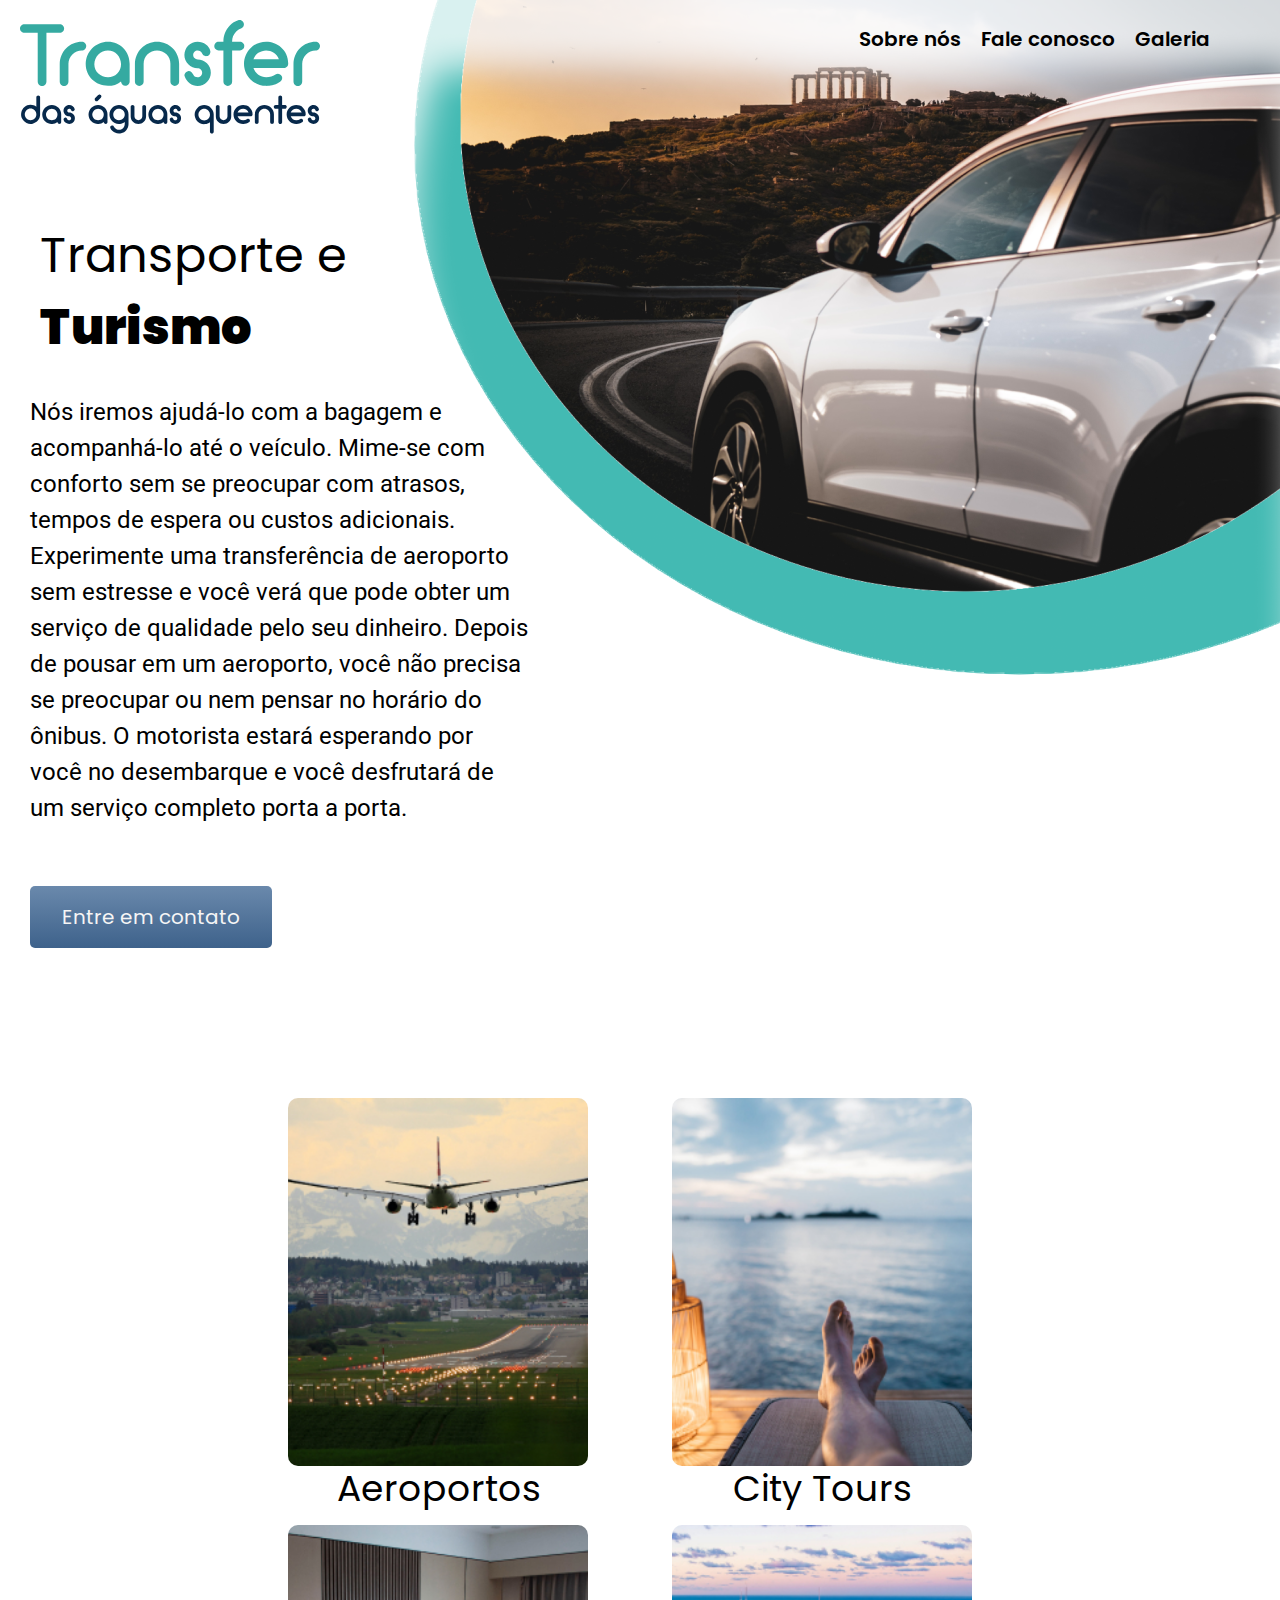
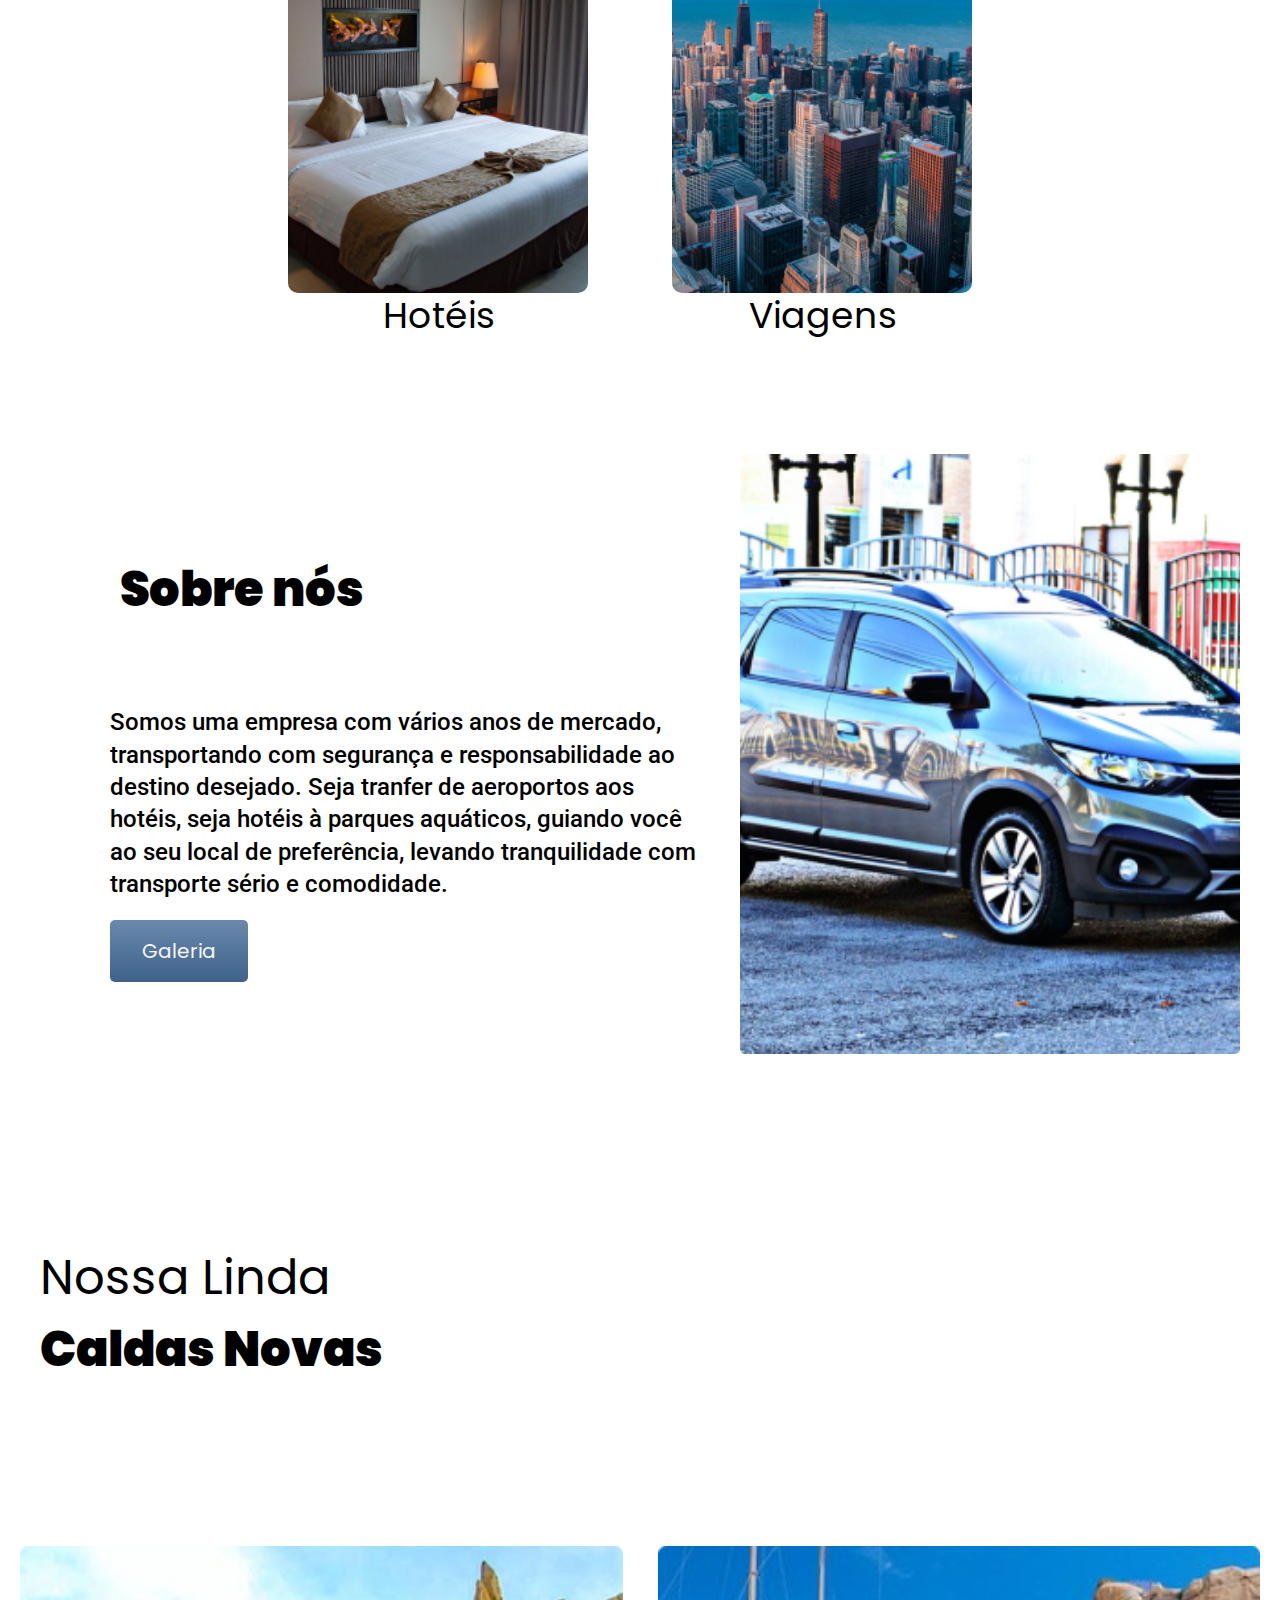
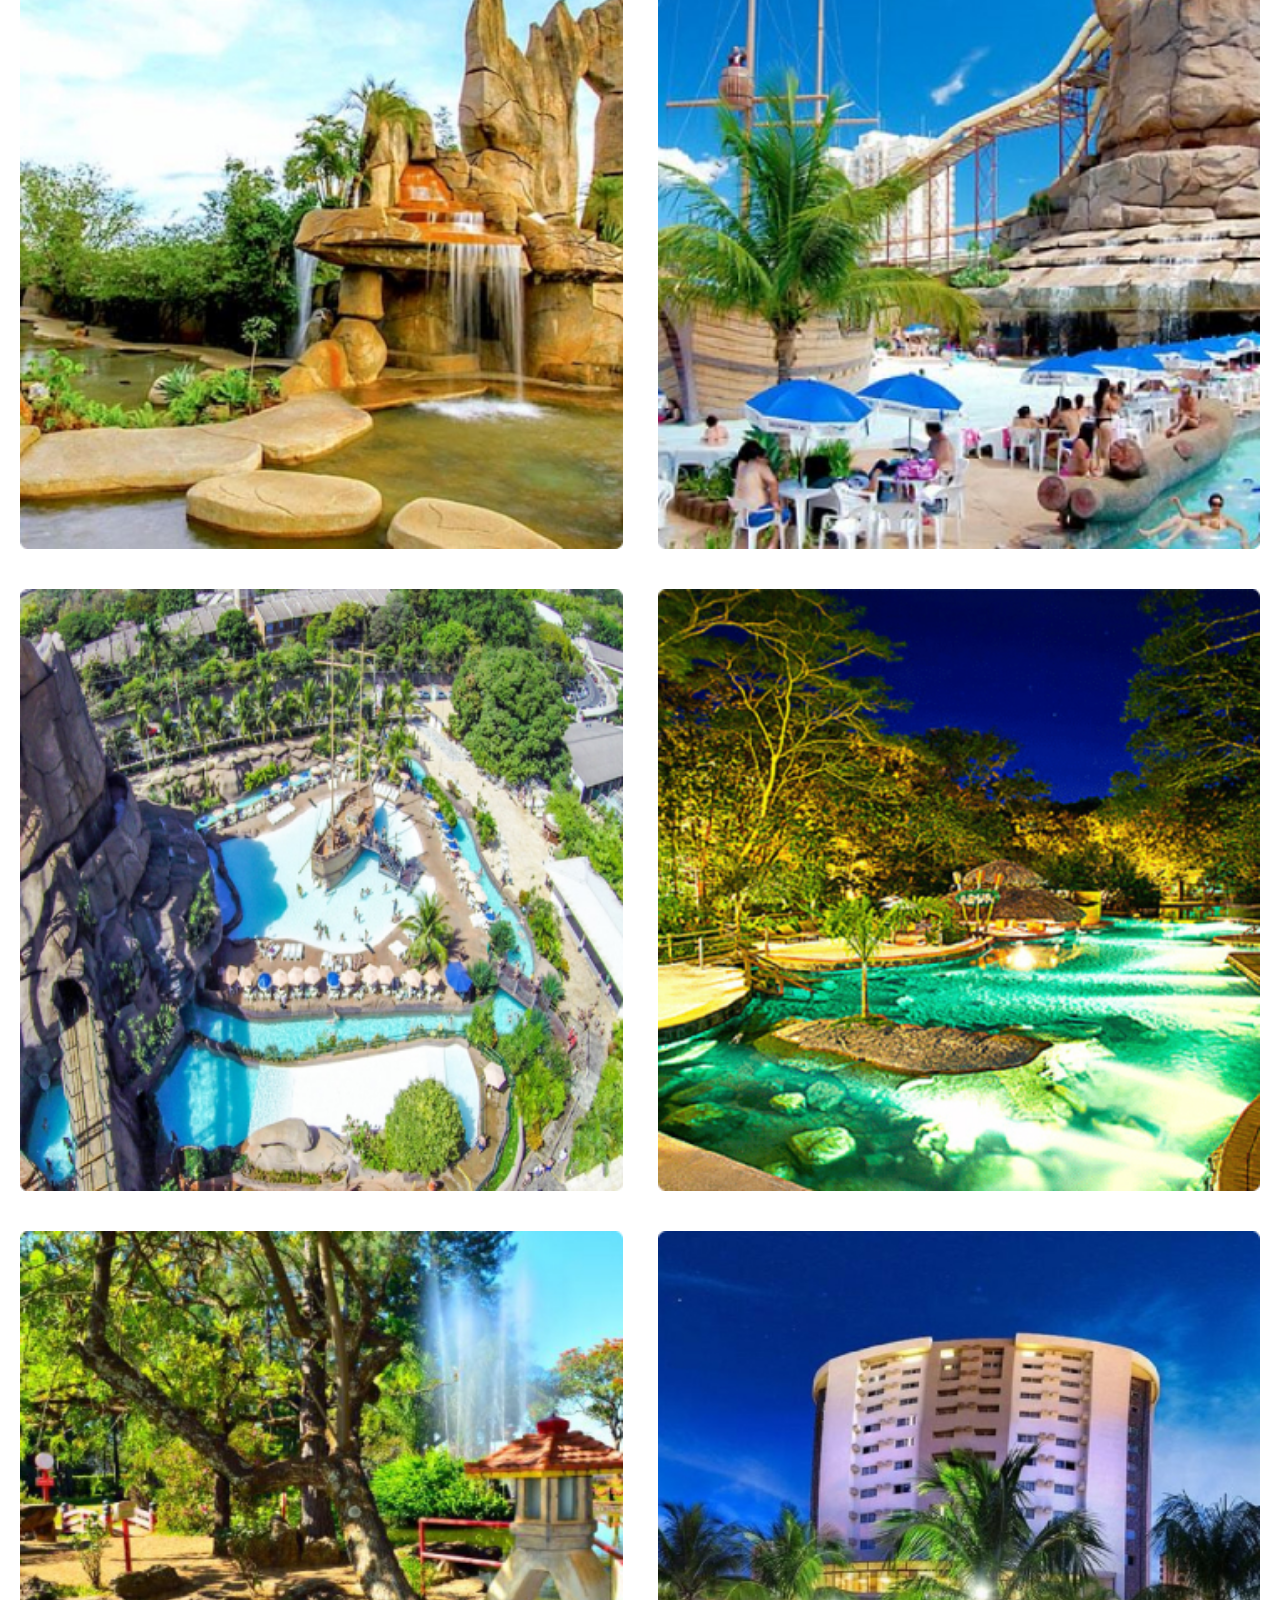
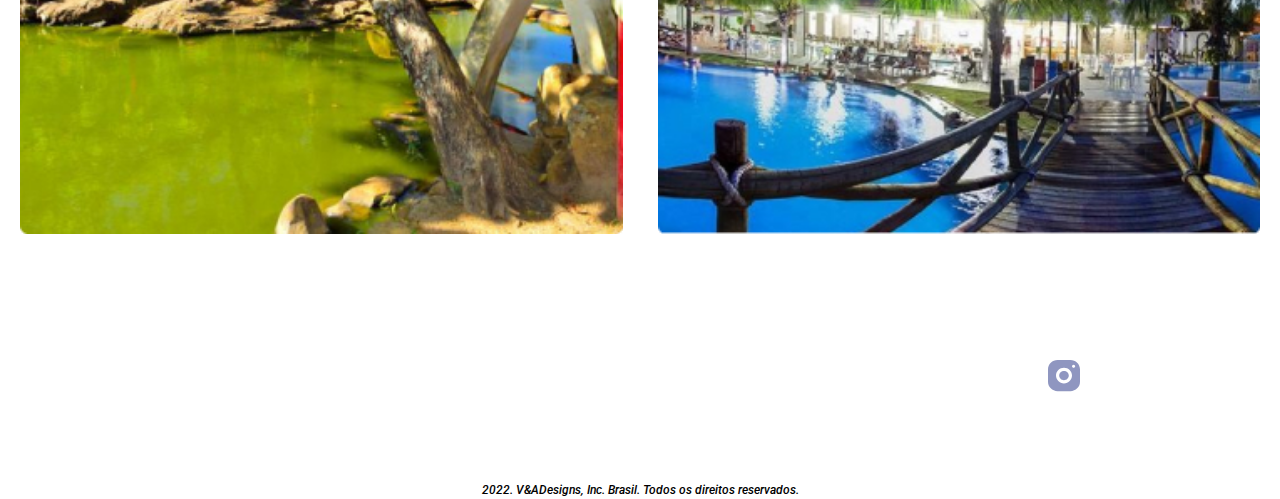
==== commit 52d8f8b5: "Atualizacao 23-5" ====
--- a/Index.html
+++ b/Index.html
@@ -127,8 +127,8 @@
           <div id="contato" class="contato font-2-xs">
             <h3 class="font-3-m">Contato:</h3>
             <ul>
-              <li>Telefone <a href="tel:+5564993034043">+55 64 99303-4043</a></li>
-              <li>WhatsApp <a href="tel:+5564992665273">+55 64 99266-5273</a></li>
+              <li>Telefone <a href="tel:+5564992665273">+55 64 99266-5273</a></li>
+              <li>WhatsApp <a href="tel:+5564993034043">+55 64 99303-4043</a></li>
               <li>Email <a href="mailto:transferdasaguasquentes@gmail.com">transferdasaguasquentes@gmail.com</a></li>
             </ul>
           </div>
@@ -144,12 +144,10 @@
       </div>
 
       <div class="footer-redes">
-        <a href="https://www.instagram.com/wagner_mesquita_32/">
+        <a href="https://www.instagram.com/transferdasaguasquentes/">
           <img src="./Imagens/Instagram.svg" width="32" height="32" alt="Instagram">
         </a>
-        <a href="https://www.facebook.com/wagner.mesquita.7549">
-          <img src="./Imagens/Facebook.svg" width="32" height="32" alt="Facebook">
-        </a>
+       
 
       </div>
     </div>
@@ -159,9 +157,7 @@
     </div>
   </footer>
 
-  <a href="https://www.facebook.com/wagner.mesquita.7549">
-    <h1 class="facebook"> Facebook</h1>
-  </a>
+
   <a class="whatsapp" href="https://wa.me/5564992665273">
 
   </a>
